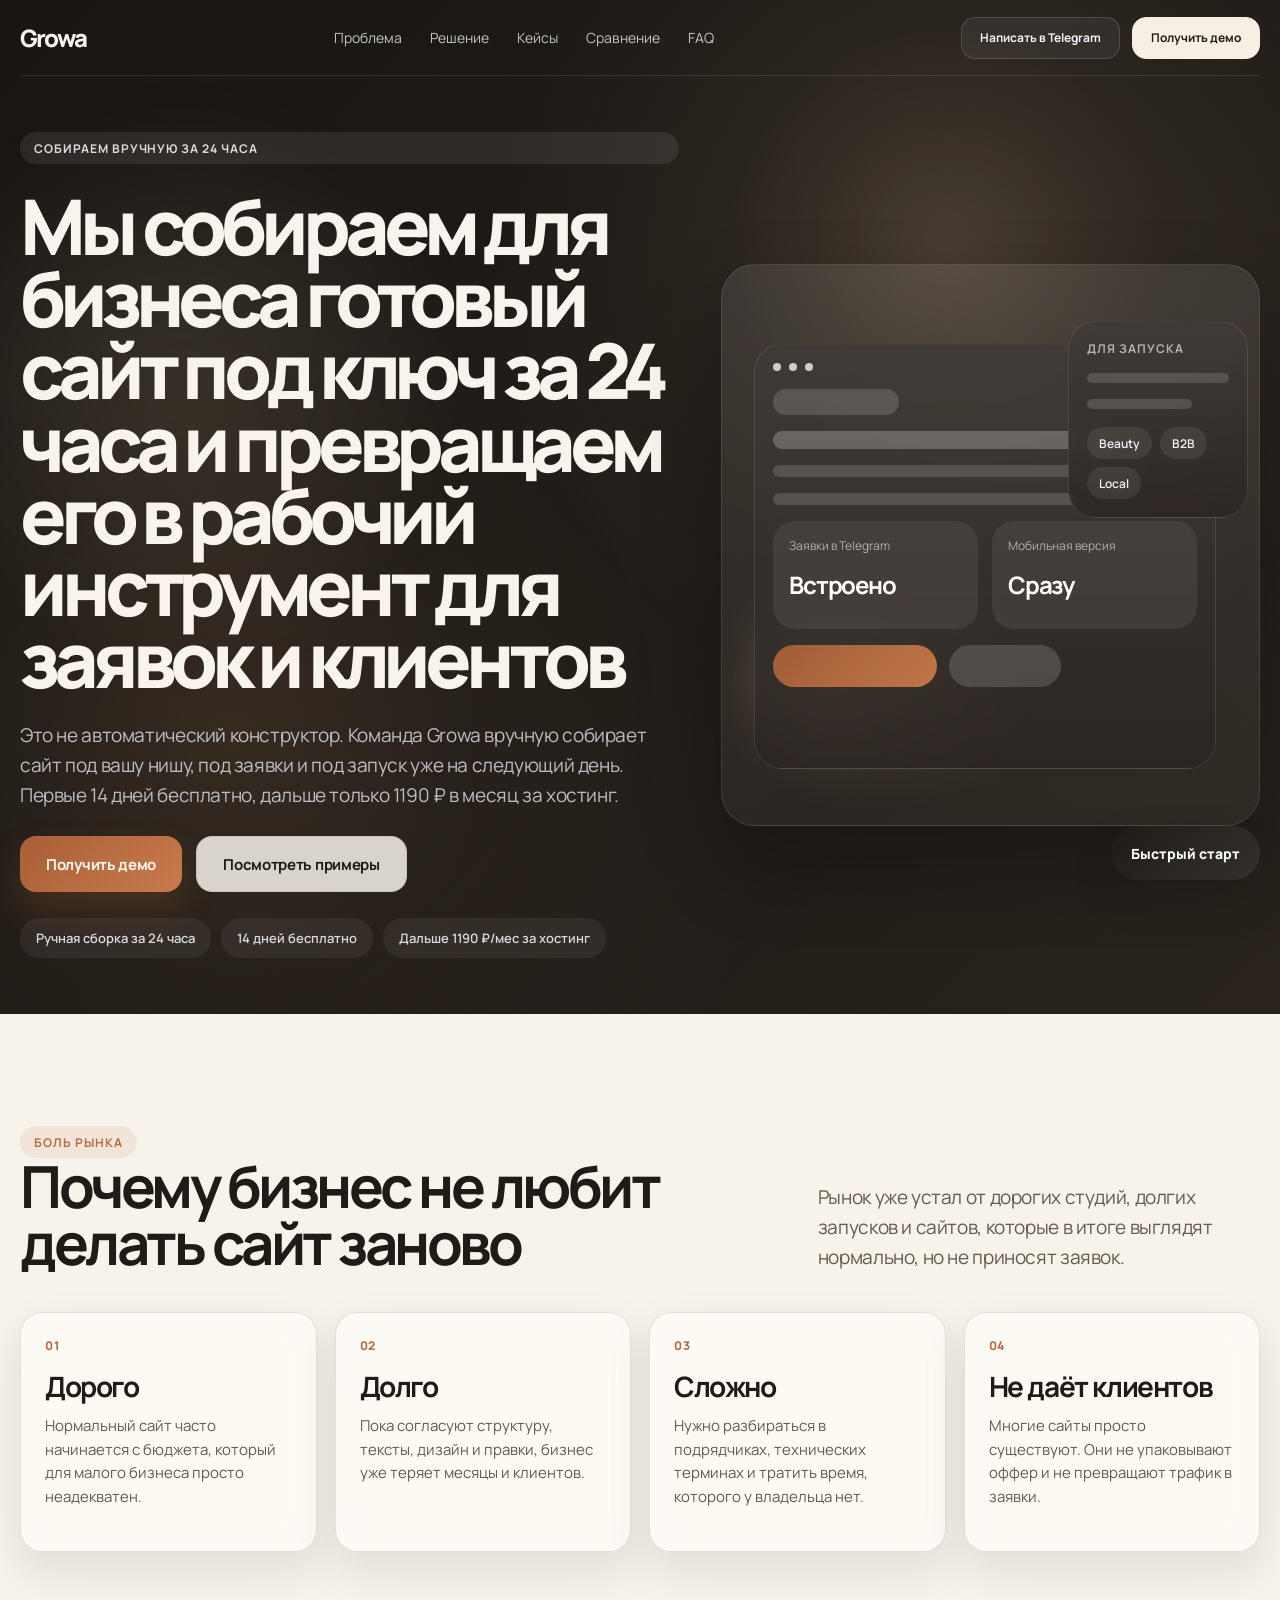
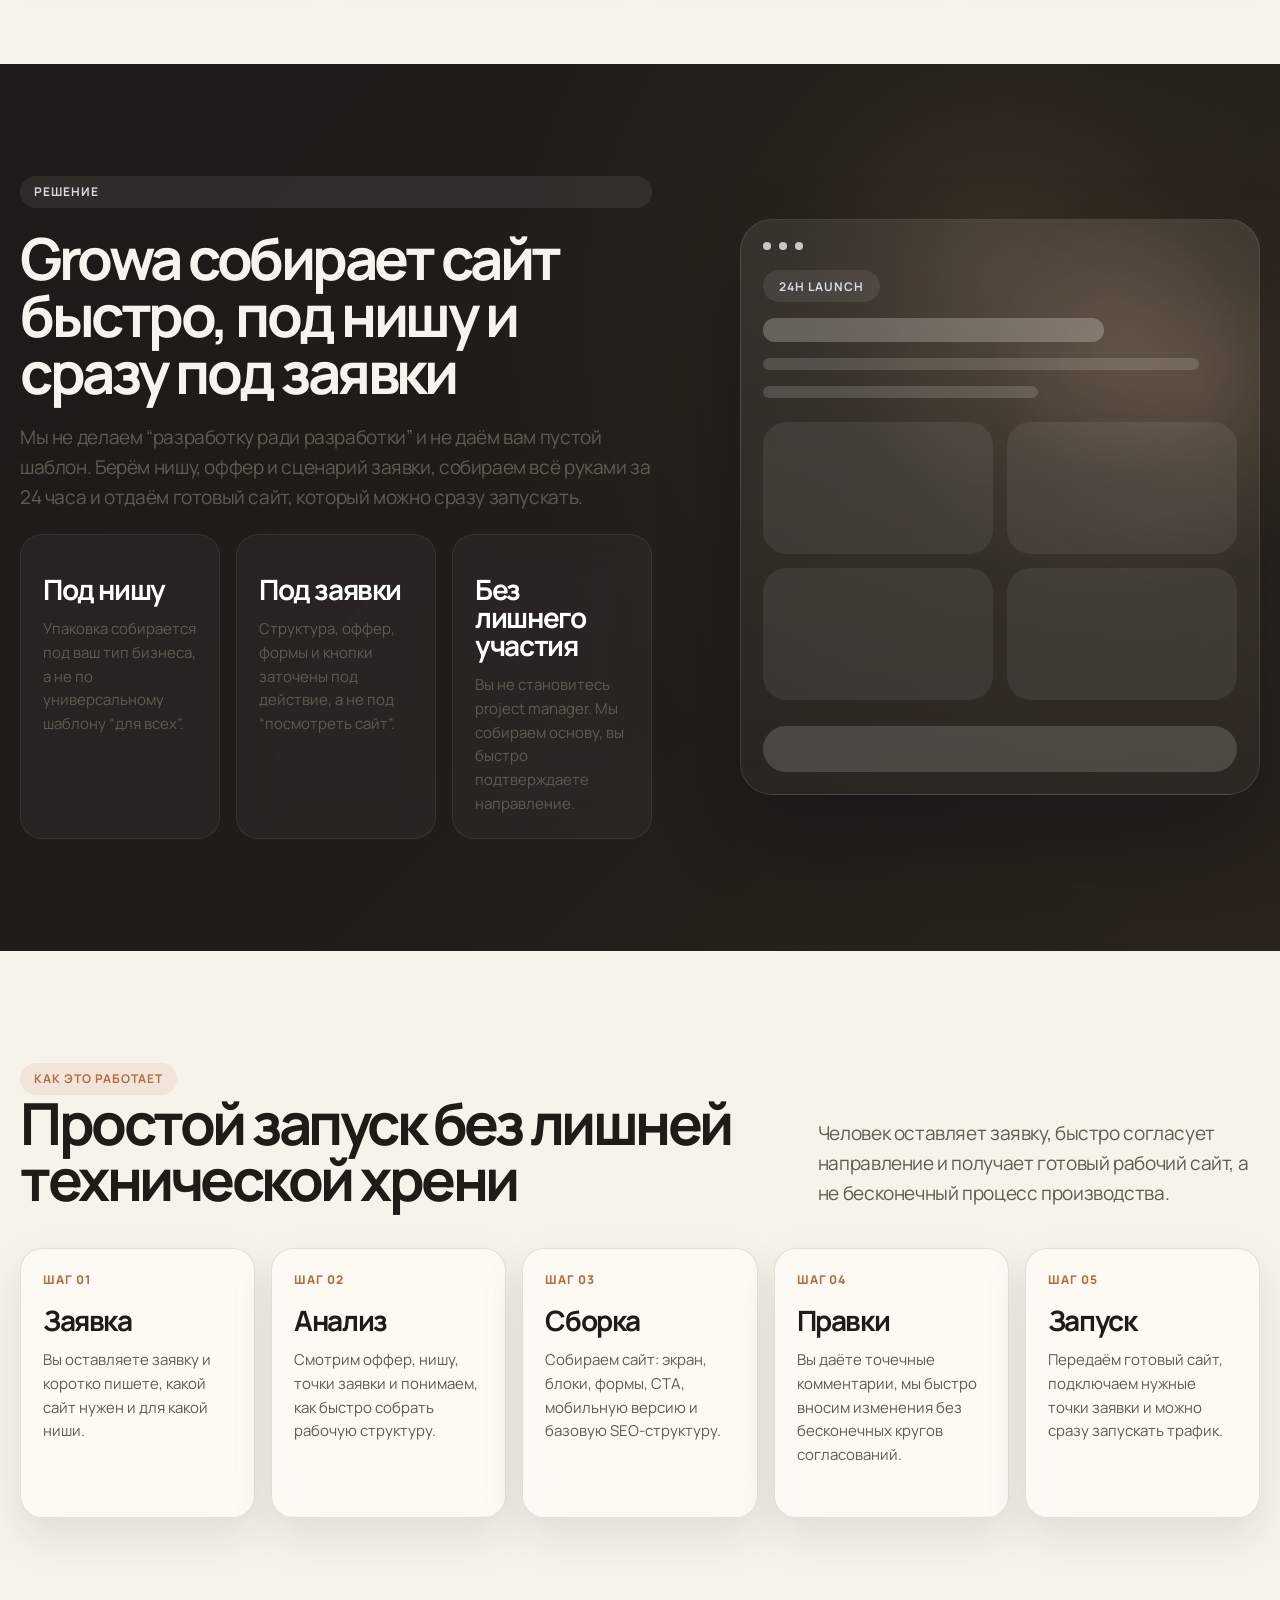
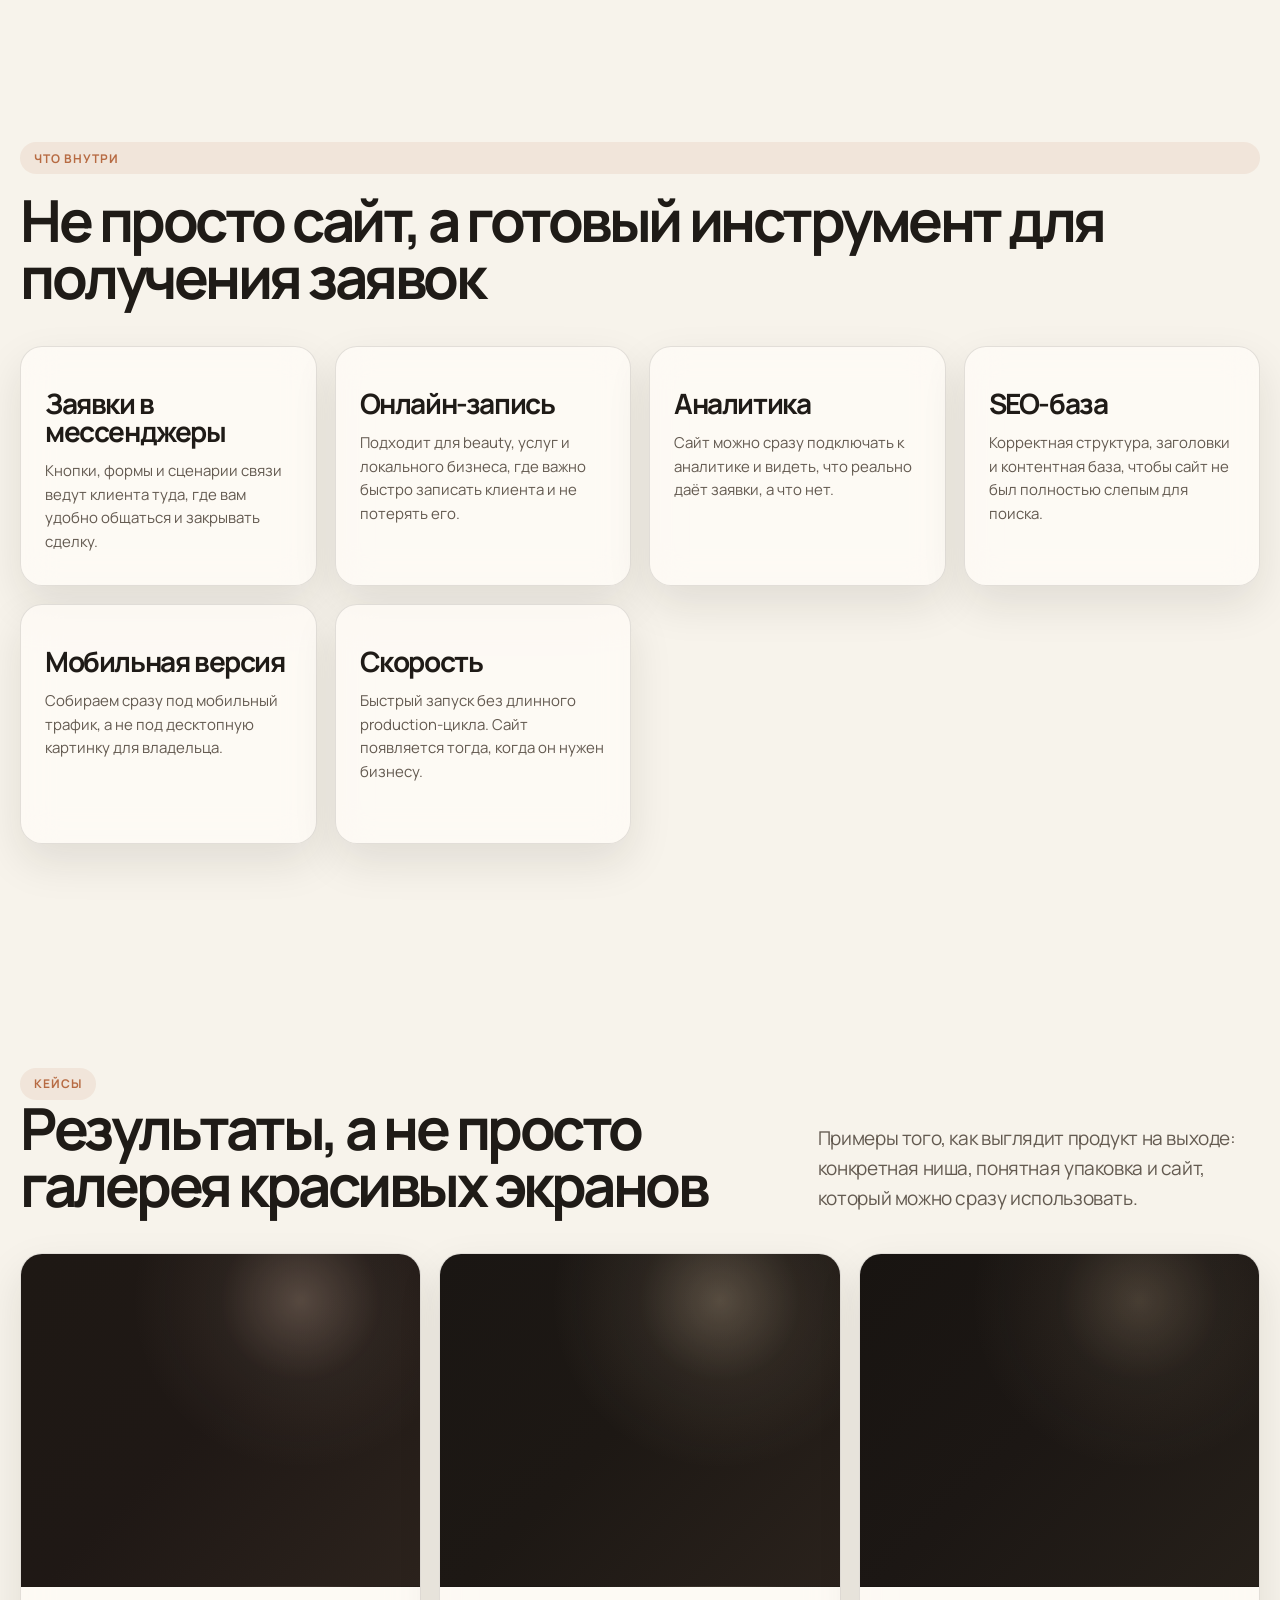
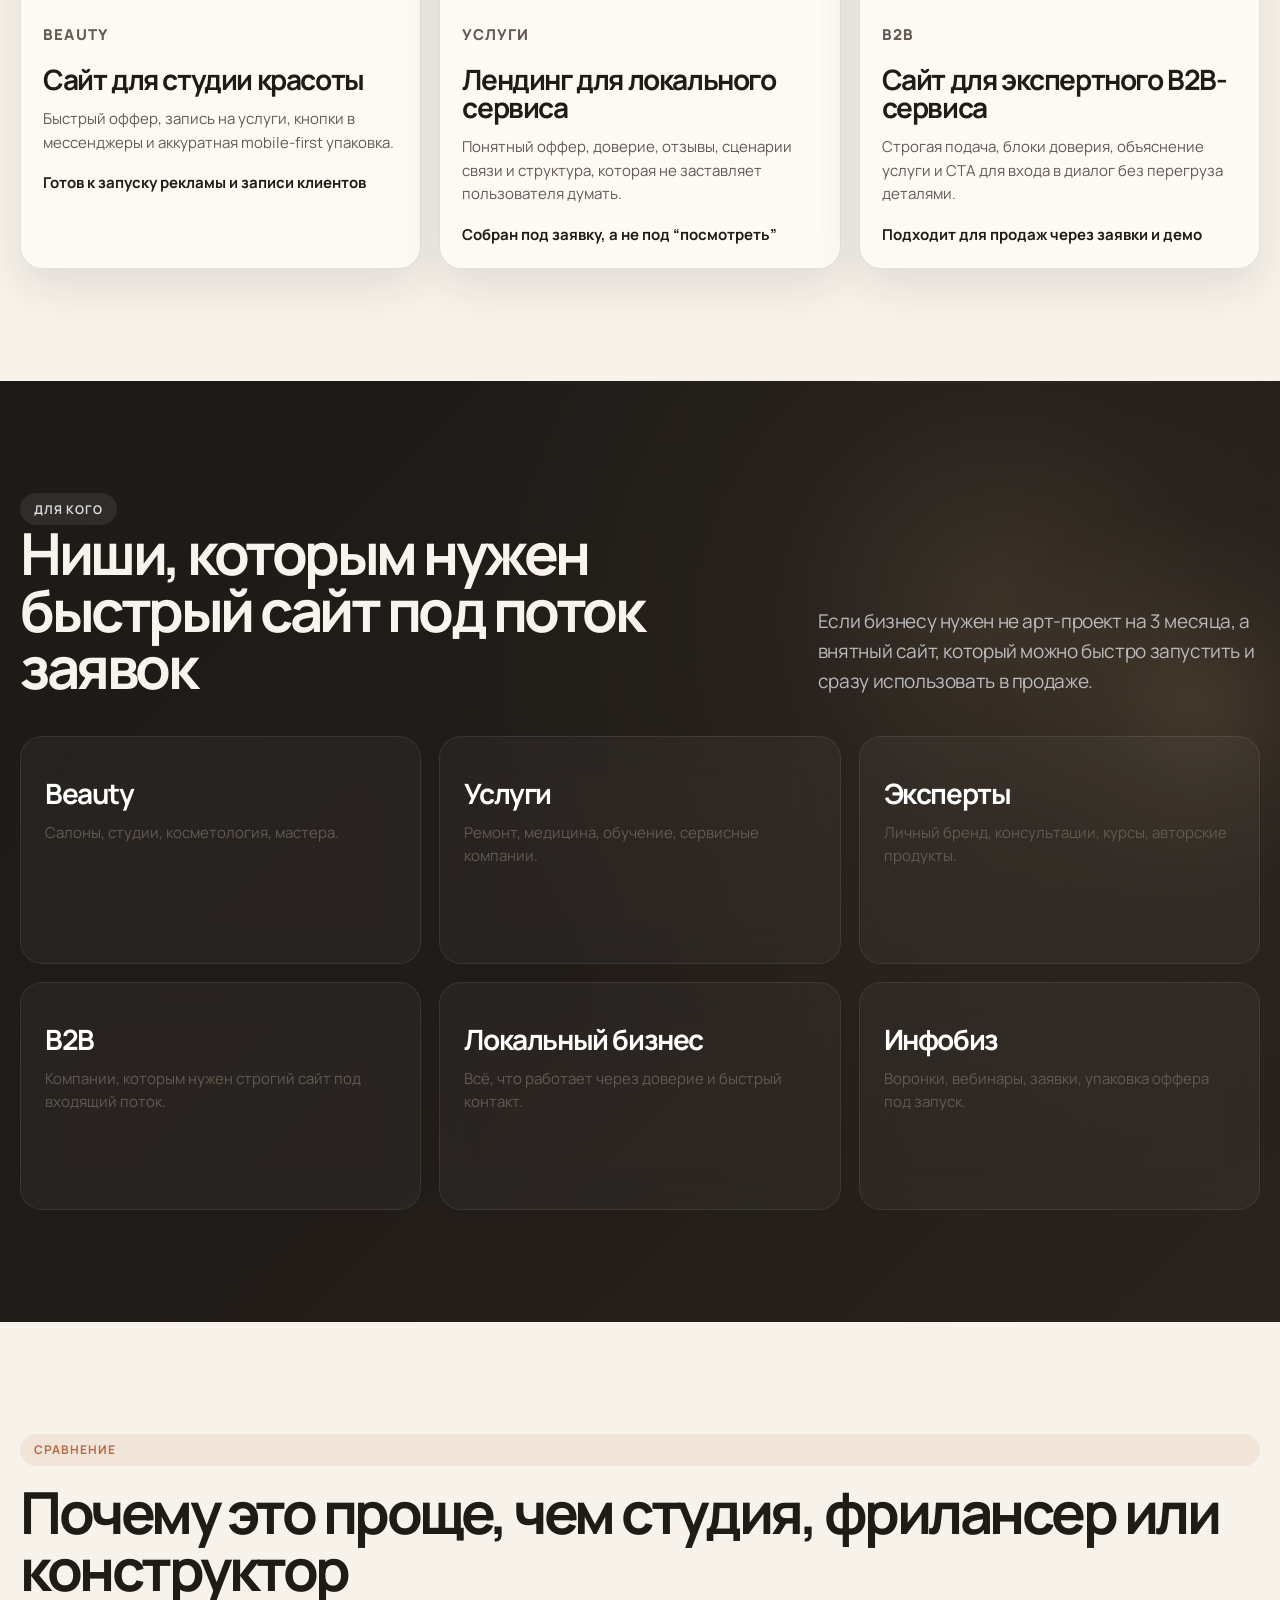
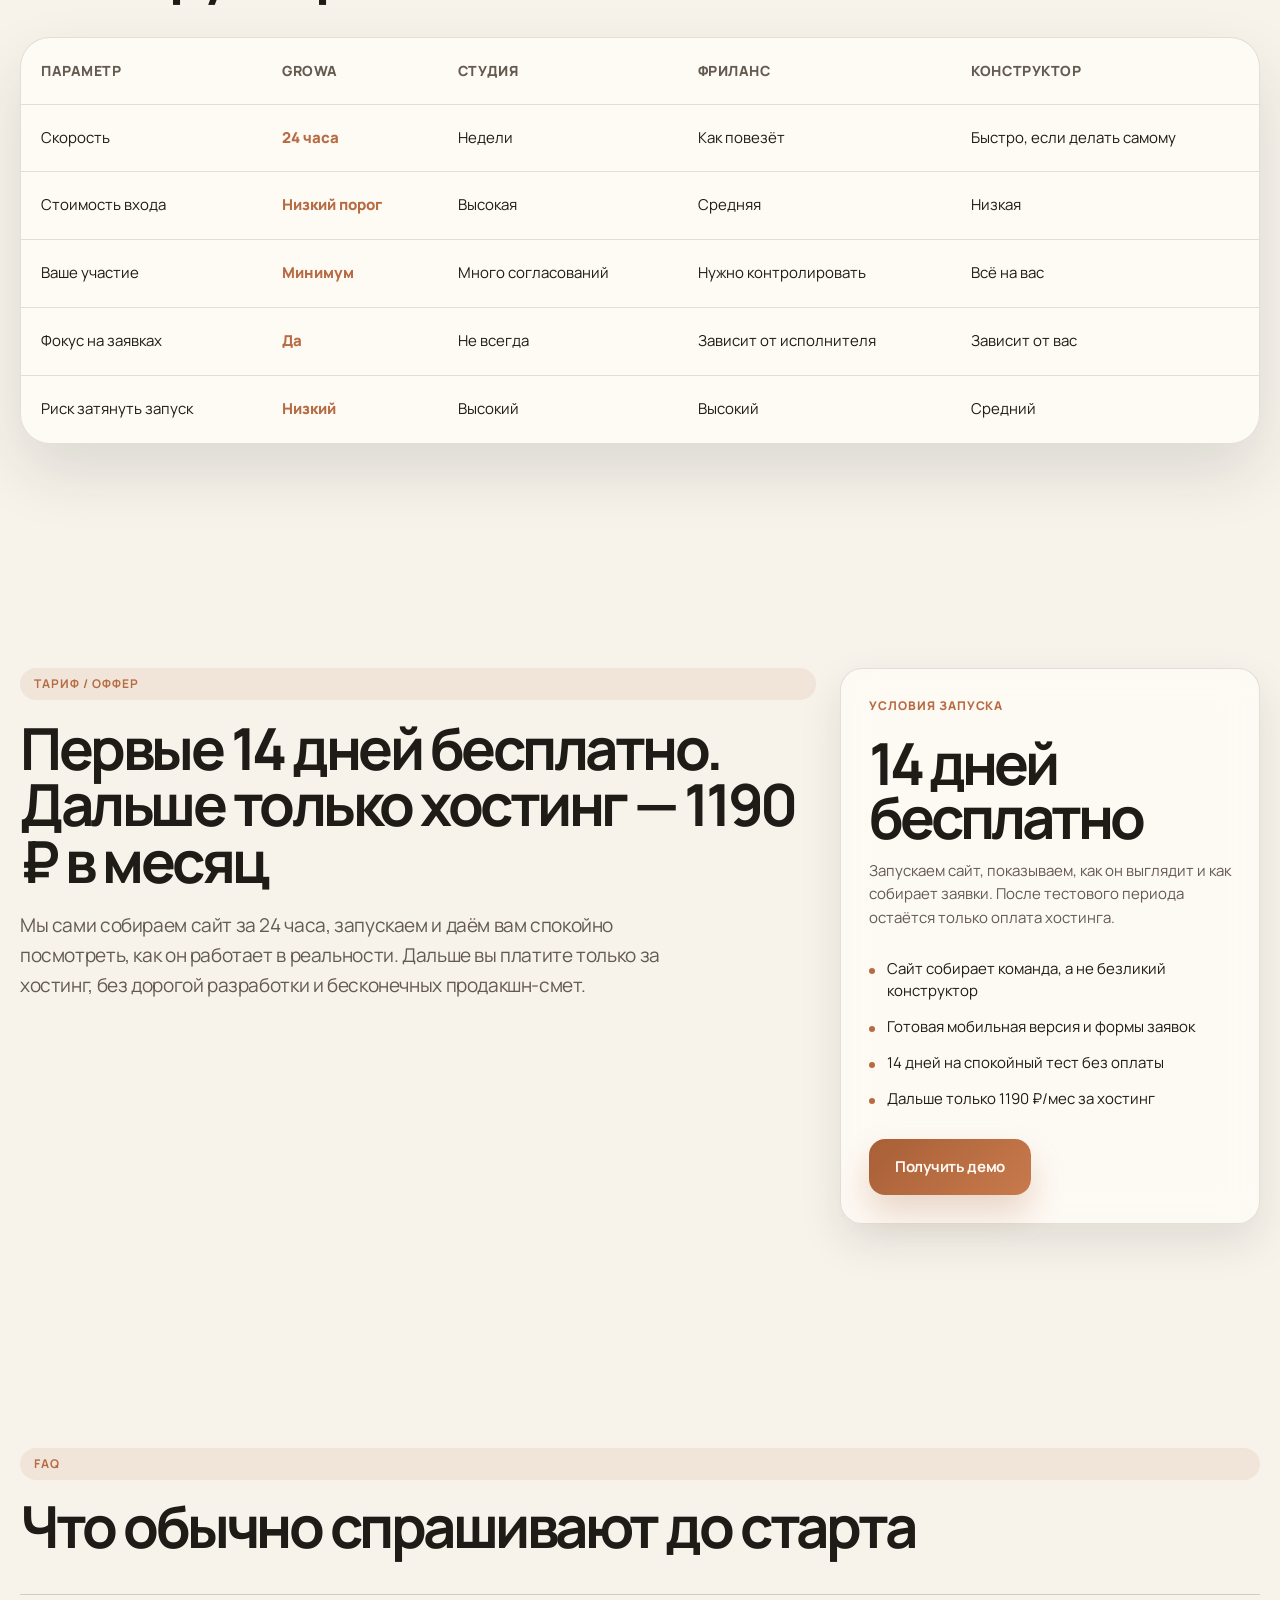
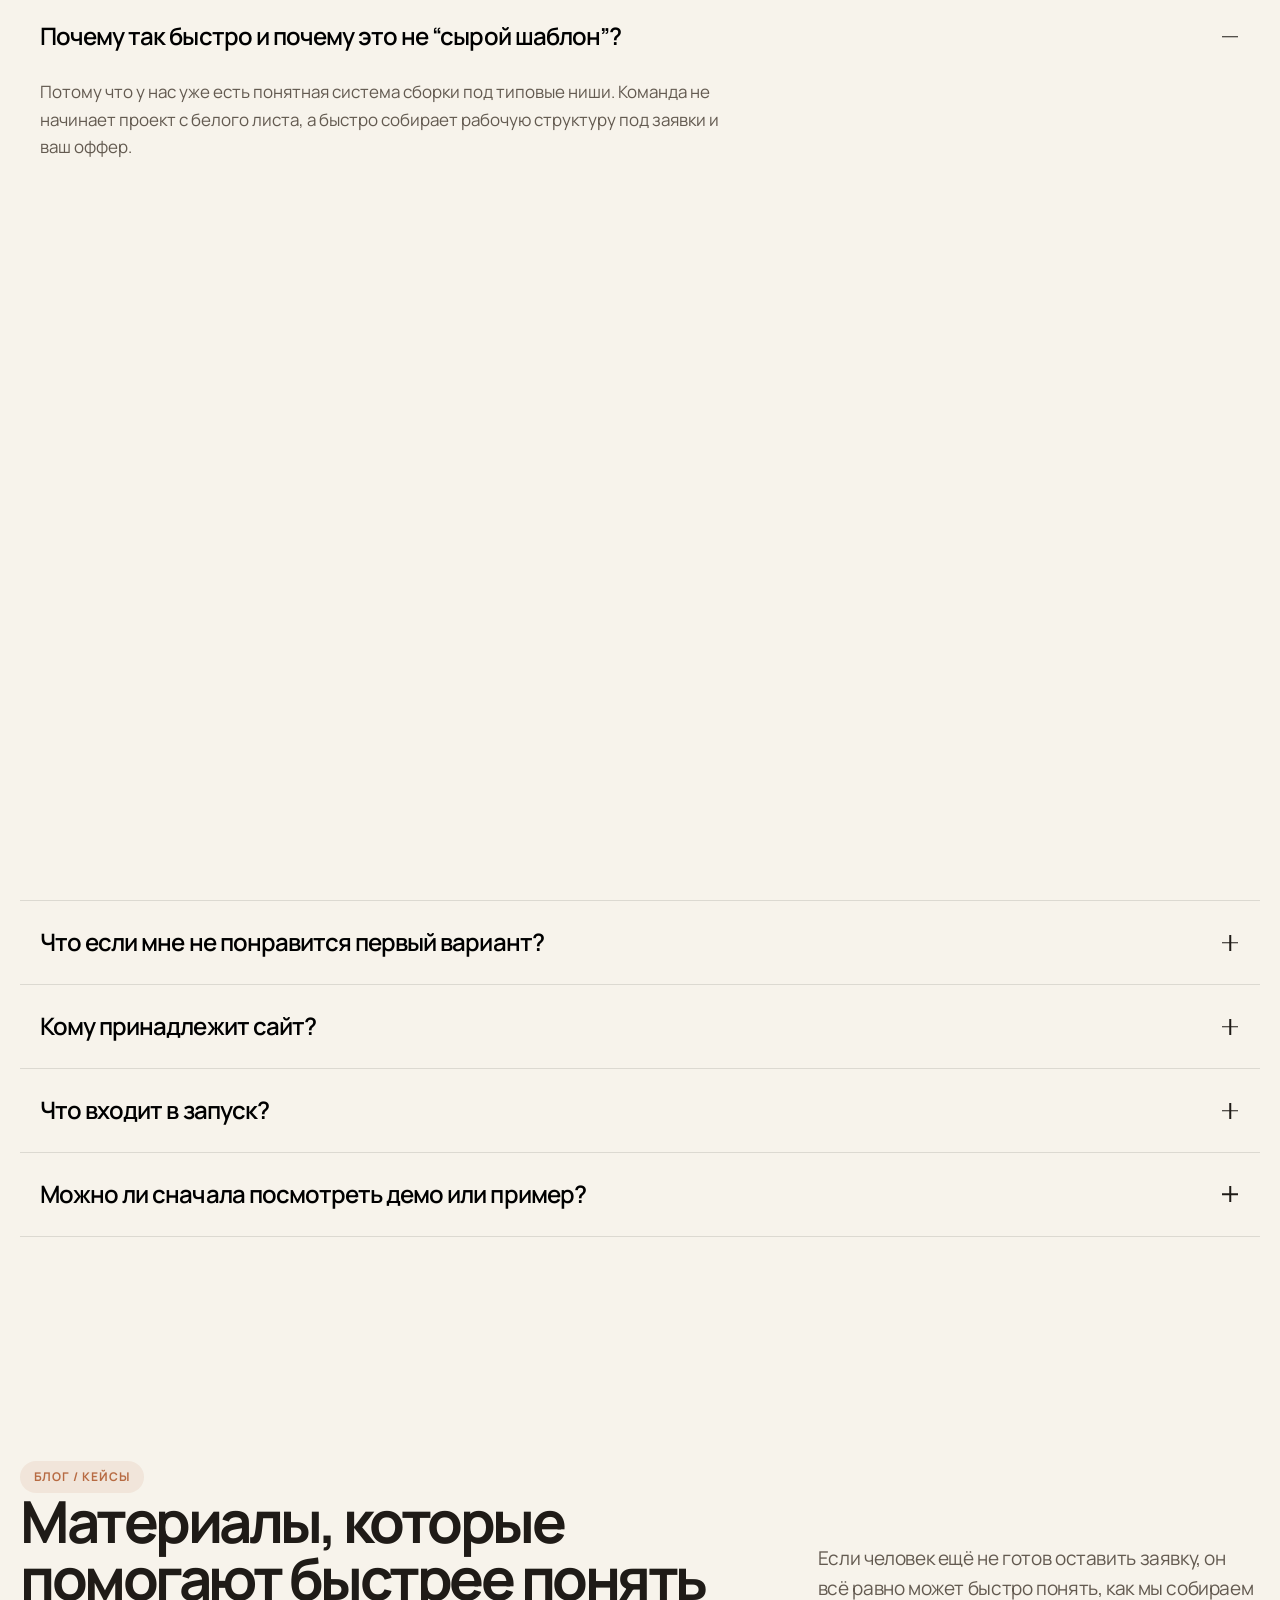
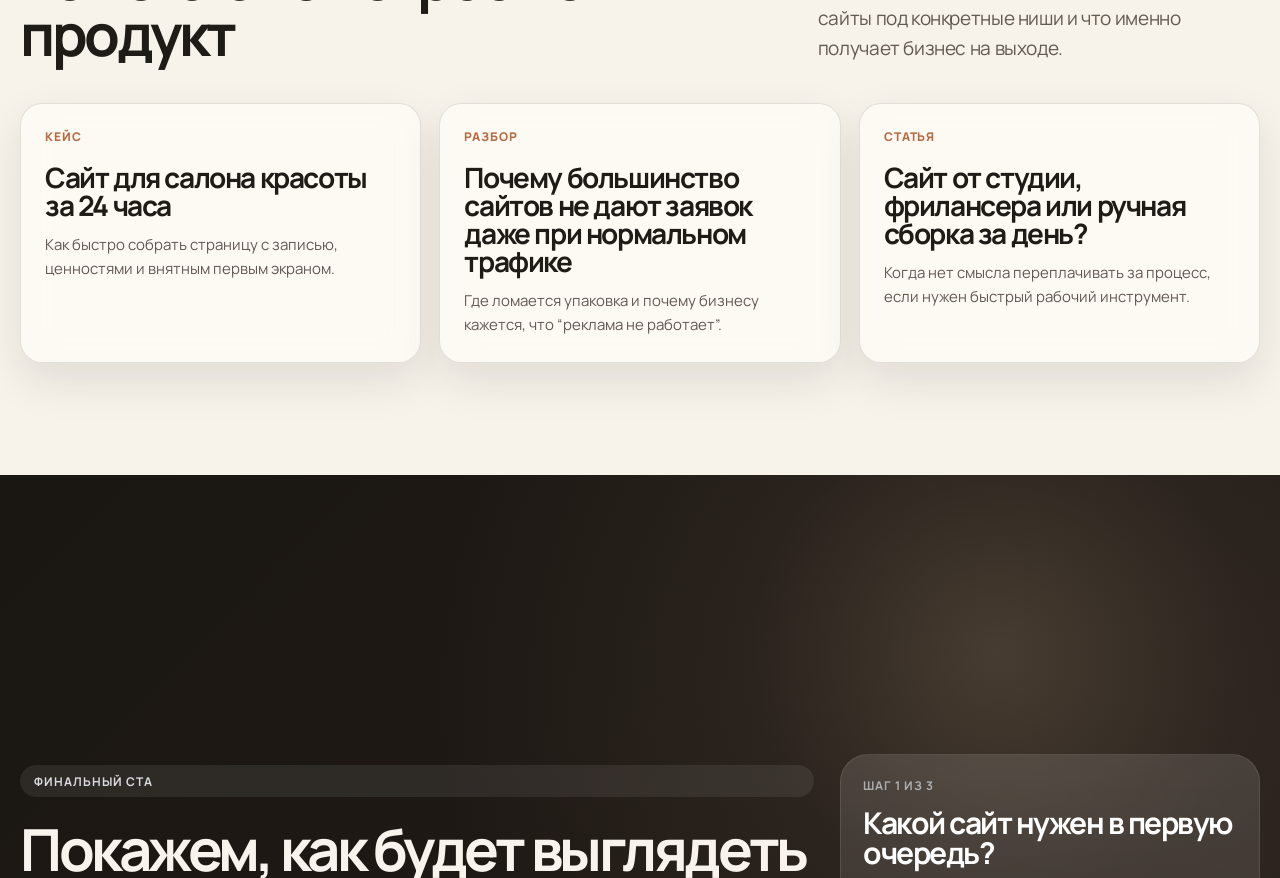
==== index.html @ 4154f40d "first commit" ====
<!DOCTYPE html>
<html lang="ru">
  <head>
    <meta charset="UTF-8" />
    <meta name="viewport" content="width=device-width, initial-scale=1.0" />
    <title>Growa</title>
    <link rel="preconnect" href="https://fonts.googleapis.com" />
    <link rel="preconnect" href="https://fonts.gstatic.com" crossorigin />
    <link
      href="https://fonts.googleapis.com/css2?family=Manrope:wght@300;400;500;600;700;800&display=swap"
      rel="stylesheet"
    />
    <link rel="stylesheet" href="./styles.css" />
  </head>
  <body>
    <main class="page">
      <section class="hero" id="top">
        <div class="hero-shell">
          <header class="hero-topbar">
            <a href="#top" class="hero-brand">Growa</a>
            <nav class="hero-nav" aria-label="Основная навигация">
              <a href="#pain">Проблема</a>
              <a href="#solution">Решение</a>
              <a href="#cases">Кейсы</a>
              <a href="#compare">Сравнение</a>
              <a href="#faq">FAQ</a>
            </nav>
            <div class="hero-topbar-actions">
              <a href="https://t.me/hello_growa" class="hero-chip">Написать в Telegram</a>
              <a href="#cta" class="hero-chip hero-chip-light" data-open-quiz>Получить демо</a>
              <button
                type="button"
                class="hero-burger"
                aria-label="Открыть меню"
                aria-expanded="false"
                aria-controls="hero-menu"
              >
                <span></span>
                <span></span>
              </button>
            </div>
          </header>

          <div class="hero-menu" id="hero-menu" aria-hidden="true">
            <div class="hero-menu-backdrop" data-menu-close></div>
            <div class="hero-menu-panel">
              <div class="hero-menu-head">
                <p class="hero-menu-label">Навигация</p>
                <button
                  type="button"
                  class="hero-menu-close"
                  aria-label="Закрыть меню"
                  data-menu-close
                >
                  <span></span>
                  <span></span>
                </button>
              </div>
              <nav class="hero-menu-nav" aria-label="Мобильная навигация">
                <a href="#pain">Проблема</a>
                <a href="#solution">Решение</a>
                <a href="#features">Что внутри</a>
                <a href="#cases">Кейсы</a>
                <a href="#compare">Сравнение</a>
                <a href="#pricing">Тариф</a>
                <a href="#faq">FAQ</a>
                <a href="#cta" data-open-quiz>Получить демо</a>
              </nav>
            </div>
          </div>

          <div class="hero-grid">
            <div class="hero-copy">
              <p class="eyebrow eyebrow-dark">Собираем вручную за 24 часа</p>
              <h1 class="hero-title">
                Мы собираем для бизнеса готовый сайт под ключ за 24 часа и
                превращаем его в рабочий инструмент для заявок и клиентов
              </h1>
              <p class="hero-subtitle">
                Это не автоматический конструктор. Команда Growa вручную
                собирает сайт под вашу нишу, под заявки и под запуск уже на
                следующий день. Первые 14 дней бесплатно, дальше только 1190 ₽
                в месяц за хостинг.
              </p>
              <div class="hero-actions">
                <a href="#cta" class="button button-primary" data-open-quiz>Получить демо</a>
                <a href="#cases" class="button button-secondary">Посмотреть примеры</a>
              </div>
              <div class="hero-proof-strip">
                <p>Ручная сборка за 24 часа</p>
                <p>14 дней бесплатно</p>
                <p>Дальше 1190 ₽/мес за хостинг</p>
              </div>
            </div>

            <div class="hero-visual">
              <div class="hero-stage">
                <div class="hero-stage-glow"></div>
                <div class="hero-ui hero-ui-main">
                  <div class="hero-ui-head">
                    <span></span>
                    <span></span>
                    <span></span>
                  </div>
                  <div class="hero-ui-body">
                    <div class="hero-ui-pill"></div>
                    <div class="hero-ui-title"></div>
                    <div class="hero-ui-copy"></div>
                    <div class="hero-ui-copy short"></div>
                    <div class="hero-ui-grid">
                      <div class="hero-ui-card">
                        <p>Заявки в Telegram</p>
                        <strong>Встроено</strong>
                      </div>
                      <div class="hero-ui-card">
                        <p>Мобильная версия</p>
                        <strong>Сразу</strong>
                      </div>
                    </div>
                    <div class="hero-ui-cta">
                      <span></span>
                      <span></span>
                    </div>
                  </div>
                </div>
                <div class="hero-ui hero-ui-side">
                  <p class="hero-ui-side-label">Для запуска</p>
                  <div class="hero-ui-side-line"></div>
                  <div class="hero-ui-side-line short"></div>
                  <div class="hero-ui-side-tags">
                    <span>Beauty</span>
                    <span>B2B</span>
                    <span>Local</span>
                  </div>
                </div>
              </div>
            </div>
          </div>
        </div>
      </section>

      <section class="section" id="pain">
        <div class="container full-width">
          <div class="section-heading split-heading">
            <div>
              <p class="eyebrow">Боль рынка</p>
              <h2 class="section-title">Почему бизнес не любит делать сайт заново</h2>
            </div>
            <p class="lead compact">
              Рынок уже устал от дорогих студий, долгих запусков и сайтов,
              которые в итоге выглядят нормально, но не приносят заявок.
            </p>
          </div>
          <div class="pain-grid">
            <article class="pain-card">
              <p class="pain-card-kicker">01</p>
              <h3>Дорого</h3>
              <p>Нормальный сайт часто начинается с бюджета, который для малого бизнеса просто неадекватен.</p>
            </article>
            <article class="pain-card">
              <p class="pain-card-kicker">02</p>
              <h3>Долго</h3>
              <p>Пока согласуют структуру, тексты, дизайн и правки, бизнес уже теряет месяцы и клиентов.</p>
            </article>
            <article class="pain-card">
              <p class="pain-card-kicker">03</p>
              <h3>Сложно</h3>
              <p>Нужно разбираться в подрядчиках, технических терминах и тратить время, которого у владельца нет.</p>
            </article>
            <article class="pain-card">
              <p class="pain-card-kicker">04</p>
              <h3>Не даёт клиентов</h3>
              <p>Многие сайты просто существуют. Они не упаковывают оффер и не превращают трафик в заявки.</p>
            </article>
          </div>
        </div>
      </section>

      <section class="section section-dark" id="solution">
        <div class="container full-width">
          <div class="solution-shell">
            <div class="solution-copy">
              <p class="eyebrow eyebrow-dark">Решение</p>
              <h2 class="section-title">Growa собирает сайт быстро, под нишу и сразу под заявки</h2>
              <p class="lead compact">
                Мы не делаем “разработку ради разработки” и не даём вам пустой
                шаблон. Берём нишу, оффер и сценарий заявки, собираем всё
                руками за 24 часа и отдаём готовый сайт, который можно сразу
                запускать.
              </p>
              <div class="solution-list">
                <div class="solution-item">
                  <h3>Под нишу</h3>
                  <p>Упаковка собирается под ваш тип бизнеса, а не по универсальному шаблону “для всех”.</p>
                </div>
                <div class="solution-item">
                  <h3>Под заявки</h3>
                  <p>Структура, оффер, формы и кнопки заточены под действие, а не под “посмотреть сайт”.</p>
                </div>
                <div class="solution-item">
                  <h3>Без лишнего участия</h3>
                  <p>Вы не становитесь project manager. Мы собираем основу, вы быстро подтверждаете направление.</p>
                </div>
              </div>
            </div>
            <div class="solution-panel">
              <div class="solution-panel-screen">
                <div class="solution-panel-top">
                  <span></span>
                  <span></span>
                  <span></span>
                </div>
                <div class="solution-panel-body">
                  <div class="solution-panel-badge">24h launch</div>
                  <div class="solution-panel-heading"></div>
                  <div class="solution-panel-line"></div>
                  <div class="solution-panel-line short"></div>
                  <div class="solution-panel-tiles">
                    <div></div>
                    <div></div>
                    <div></div>
                    <div></div>
                  </div>
                  <div class="solution-panel-footer"></div>
                </div>
              </div>
            </div>
          </div>
        </div>
      </section>

      <section class="section" id="process">
        <div class="container full-width">
          <div class="section-heading split-heading">
            <div>
              <p class="eyebrow">Как это работает</p>
              <h2 class="section-title">Простой запуск без лишней технической хрени</h2>
            </div>
            <p class="lead compact">
              Человек оставляет заявку, быстро согласует направление и получает
              готовый рабочий сайт, а не бесконечный процесс производства.
            </p>
          </div>
          <div class="process-grid">
            <article class="process-card">
              <p class="process-card-step">Шаг 01</p>
              <h3>Заявка</h3>
              <p>Вы оставляете заявку и коротко пишете, какой сайт нужен и для какой ниши.</p>
            </article>
            <article class="process-card">
              <p class="process-card-step">Шаг 02</p>
              <h3>Анализ</h3>
              <p>Смотрим оффер, нишу, точки заявки и понимаем, как быстро собрать рабочую структуру.</p>
            </article>
            <article class="process-card">
              <p class="process-card-step">Шаг 03</p>
              <h3>Сборка</h3>
              <p>Собираем сайт: экран, блоки, формы, CTA, мобильную версию и базовую SEO-структуру.</p>
            </article>
            <article class="process-card">
              <p class="process-card-step">Шаг 04</p>
              <h3>Правки</h3>
              <p>Вы даёте точечные комментарии, мы быстро вносим изменения без бесконечных кругов согласований.</p>
            </article>
            <article class="process-card">
              <p class="process-card-step">Шаг 05</p>
              <h3>Запуск</h3>
              <p>Передаём готовый сайт, подключаем нужные точки заявки и можно сразу запускать трафик.</p>
            </article>
          </div>
        </div>
      </section>

      <section class="section" id="features">
        <div class="container full-width">
          <div class="section-heading">
            <p class="eyebrow">Что внутри</p>
            <h2 class="section-title">Не просто сайт, а готовый инструмент для получения заявок</h2>
          </div>
          <div class="feature-grid">
            <article class="feature-card">
              <h3>Заявки в мессенджеры</h3>
              <p>Кнопки, формы и сценарии связи ведут клиента туда, где вам удобно общаться и закрывать сделку.</p>
            </article>
            <article class="feature-card">
              <h3>Онлайн-запись</h3>
              <p>Подходит для beauty, услуг и локального бизнеса, где важно быстро записать клиента и не потерять его.</p>
            </article>
            <article class="feature-card">
              <h3>Аналитика</h3>
              <p>Сайт можно сразу подключать к аналитике и видеть, что реально даёт заявки, а что нет.</p>
            </article>
            <article class="feature-card">
              <h3>SEO-база</h3>
              <p>Корректная структура, заголовки и контентная база, чтобы сайт не был полностью слепым для поиска.</p>
            </article>
            <article class="feature-card">
              <h3>Мобильная версия</h3>
              <p>Собираем сразу под мобильный трафик, а не под десктопную картинку для владельца.</p>
            </article>
            <article class="feature-card">
              <h3>Скорость</h3>
              <p>Быстрый запуск без длинного production-цикла. Сайт появляется тогда, когда он нужен бизнесу.</p>
            </article>
          </div>
        </div>
      </section>

      <section class="section" id="cases">
        <div class="container full-width">
          <div class="section-heading split-heading">
            <div>
              <p class="eyebrow">Кейсы</p>
              <h2 class="section-title">Результаты, а не просто галерея красивых экранов</h2>
            </div>
            <p class="lead compact">
              Примеры того, как выглядит продукт на выходе: конкретная ниша,
              понятная упаковка и сайт, который можно сразу использовать.
            </p>
          </div>
          <div class="case-grid">
            <article class="site-case-card">
              <div class="site-case-screen screen-beauty"></div>
              <div class="site-case-copy">
                <p class="site-case-label">Beauty</p>
                <h3>Сайт для студии красоты</h3>
                <p>Быстрый оффер, запись на услуги, кнопки в мессенджеры и аккуратная mobile-first упаковка.</p>
                <strong>Готов к запуску рекламы и записи клиентов</strong>
              </div>
            </article>
            <article class="site-case-card">
              <div class="site-case-screen screen-service"></div>
              <div class="site-case-copy">
                <p class="site-case-label">Услуги</p>
                <h3>Лендинг для локального сервиса</h3>
                <p>Понятный оффер, доверие, отзывы, сценарии связи и структура, которая не заставляет пользователя думать.</p>
                <strong>Собран под заявку, а не под “посмотреть”</strong>
              </div>
            </article>
            <article class="site-case-card">
              <div class="site-case-screen screen-b2b"></div>
              <div class="site-case-copy">
                <p class="site-case-label">B2B</p>
                <h3>Сайт для экспертного B2B-сервиса</h3>
                <p>Строгая подача, блоки доверия, объяснение услуги и CTA для входа в диалог без перегруза деталями.</p>
                <strong>Подходит для продаж через заявки и демо</strong>
              </div>
            </article>
          </div>
        </div>
      </section>

      <section class="section section-dark" id="audience">
        <div class="container full-width">
          <div class="section-heading split-heading">
            <div>
              <p class="eyebrow eyebrow-dark">Для кого</p>
              <h2 class="section-title">Ниши, которым нужен быстрый сайт под поток заявок</h2>
            </div>
            <p class="lead compact dark-copy">
              Если бизнесу нужен не арт-проект на 3 месяца, а внятный сайт,
              который можно быстро запустить и сразу использовать в продаже.
            </p>
          </div>
          <div class="audience-grid">
            <article class="audience-card"><h3>Beauty</h3><p>Салоны, студии, косметология, мастера.</p></article>
            <article class="audience-card"><h3>Услуги</h3><p>Ремонт, медицина, обучение, сервисные компании.</p></article>
            <article class="audience-card"><h3>Эксперты</h3><p>Личный бренд, консультации, курсы, авторские продукты.</p></article>
            <article class="audience-card"><h3>B2B</h3><p>Компании, которым нужен строгий сайт под входящий поток.</p></article>
            <article class="audience-card"><h3>Локальный бизнес</h3><p>Всё, что работает через доверие и быстрый контакт.</p></article>
            <article class="audience-card"><h3>Инфобиз</h3><p>Воронки, вебинары, заявки, упаковка оффера под запуск.</p></article>
          </div>
        </div>
      </section>

      <section class="section" id="compare">
        <div class="container full-width">
          <div class="section-heading">
            <p class="eyebrow">Сравнение</p>
            <h2 class="section-title">Почему это проще, чем студия, фрилансер или конструктор</h2>
          </div>
          <div class="compare-table-wrap">
            <table class="compare-table">
              <thead>
                <tr>
                  <th>Параметр</th>
                  <th class="compare-accent">Growa</th>
                  <th>Студия</th>
                  <th>Фриланс</th>
                  <th>Конструктор</th>
                </tr>
              </thead>
              <tbody>
                <tr>
                  <td>Скорость</td>
                  <td class="compare-accent">24 часа</td>
                  <td>Недели</td>
                  <td>Как повезёт</td>
                  <td>Быстро, если делать самому</td>
                </tr>
                <tr>
                  <td>Стоимость входа</td>
                  <td class="compare-accent">Низкий порог</td>
                  <td>Высокая</td>
                  <td>Средняя</td>
                  <td>Низкая</td>
                </tr>
                <tr>
                  <td>Ваше участие</td>
                  <td class="compare-accent">Минимум</td>
                  <td>Много согласований</td>
                  <td>Нужно контролировать</td>
                  <td>Всё на вас</td>
                </tr>
                <tr>
                  <td>Фокус на заявках</td>
                  <td class="compare-accent">Да</td>
                  <td>Не всегда</td>
                  <td>Зависит от исполнителя</td>
                  <td>Зависит от вас</td>
                </tr>
                <tr>
                  <td>Риск затянуть запуск</td>
                  <td class="compare-accent">Низкий</td>
                  <td>Высокий</td>
                  <td>Высокий</td>
                  <td>Средний</td>
                </tr>
              </tbody>
            </table>
          </div>
        </div>
      </section>

      <section class="section pricing-section" id="pricing">
        <div class="container full-width">
          <div class="pricing-shell">
            <div class="pricing-copy">
              <p class="eyebrow">Тариф / оффер</p>
              <h2 class="section-title">Первые 14 дней бесплатно. Дальше только хостинг — 1190 ₽ в месяц</h2>
              <p class="lead compact">
                Мы сами собираем сайт за 24 часа, запускаем и даём вам
                спокойно посмотреть, как он работает в реальности. Дальше вы
                платите только за хостинг, без дорогой разработки и бесконечных
                продакшн-смет.
              </p>
            </div>
            <div class="pricing-card">
              <p class="pricing-card-kicker">Условия запуска</p>
              <h3>14 дней бесплатно</h3>
              <p class="pricing-card-copy">
                Запускаем сайт, показываем, как он выглядит и как собирает
                заявки. После тестового периода остаётся только оплата
                хостинга.
              </p>
              <ul class="pricing-points">
                <li>Сайт собирает команда, а не безликий конструктор</li>
                <li>Готовая мобильная версия и формы заявок</li>
                <li>14 дней на спокойный тест без оплаты</li>
                <li>Дальше только 1190 ₽/мес за хостинг</li>
              </ul>
              <a href="#cta" class="button button-primary pricing-button" data-open-quiz>Получить демо</a>
            </div>
          </div>
        </div>
      </section>

      <section class="section" id="faq">
        <div class="container full-width">
          <div class="section-heading">
            <p class="eyebrow">FAQ</p>
            <h2 class="section-title">Что обычно спрашивают до старта</h2>
          </div>
          <div class="faq-list">
            <div class="faq-item is-open">
              <button class="faq-trigger" type="button" aria-expanded="true">
                <span class="faq-question">Почему так быстро и почему это не “сырой шаблон”?</span>
                <span class="faq-icon" aria-hidden="true"></span>
              </button>
              <div class="faq-panel">
                <p class="faq-answer">
                  Потому что у нас уже есть понятная система сборки под
                  типовые ниши. Команда не начинает проект с белого листа, а
                  быстро собирает рабочую структуру под заявки и ваш оффер.
                </p>
              </div>
            </div>
            <div class="faq-item">
              <button class="faq-trigger" type="button" aria-expanded="false">
                <span class="faq-question">Что если мне не понравится первый вариант?</span>
                <span class="faq-icon" aria-hidden="true"></span>
              </button>
              <div class="faq-panel">
                <p class="faq-answer">
                  Мы не отдаём “как получилось”. Направление согласуется заранее,
                  потом вы даёте точечные правки и мы быстро доводим сайт до
                  рабочего состояния.
                </p>
              </div>
            </div>
            <div class="faq-item">
              <button class="faq-trigger" type="button" aria-expanded="false">
                <span class="faq-question">Кому принадлежит сайт?</span>
                <span class="faq-icon" aria-hidden="true"></span>
              </button>
              <div class="faq-panel">
                <p class="faq-answer">
                  Сайт делается под ваш бизнес и используется как ваш рабочий
                  актив. Детали передачи и доступа фиксируются до старта.
                </p>
              </div>
            </div>
            <div class="faq-item">
              <button class="faq-trigger" type="button" aria-expanded="false">
                <span class="faq-question">Что входит в запуск?</span>
                <span class="faq-icon" aria-hidden="true"></span>
              </button>
              <div class="faq-panel">
                <p class="faq-answer">
                  Структура, ручная сборка, мобильная версия, формы, кнопки
                  связи, базовая SEO-подготовка и запуск сайта в рабочий режим.
                </p>
              </div>
            </div>
            <div class="faq-item">
              <button class="faq-trigger" type="button" aria-expanded="false">
                <span class="faq-question">Можно ли сначала посмотреть демо или пример?</span>
                <span class="faq-icon" aria-hidden="true"></span>
              </button>
              <div class="faq-panel">
                <p class="faq-answer">
                  Да. Оставляете заявку, мы понимаем нишу и показываем, как
                  может выглядеть сайт и сценарий заявки именно для вашего
                  бизнеса.
                </p>
              </div>
            </div>
          </div>
        </div>
      </section>

      <section class="section" id="materials">
        <div class="container full-width">
          <div class="section-heading split-heading">
            <div>
              <p class="eyebrow">Блог / кейсы</p>
              <h2 class="section-title">Материалы, которые помогают быстрее понять продукт</h2>
            </div>
            <p class="lead compact">
              Если человек ещё не готов оставить заявку, он всё равно может
              быстро понять, как мы собираем сайты под конкретные ниши и что
              именно получает бизнес на выходе.
            </p>
          </div>
          <div class="materials-grid">
            <article class="materials-item">
              <p class="materials-label">Кейс</p>
              <h3>Сайт для салона красоты за 24 часа</h3>
              <p>Как быстро собрать страницу с записью, ценностями и внятным первым экраном.</p>
            </article>
            <article class="materials-item">
              <p class="materials-label">Разбор</p>
              <h3>Почему большинство сайтов не дают заявок даже при нормальном трафике</h3>
              <p>Где ломается упаковка и почему бизнесу кажется, что “реклама не работает”.</p>
            </article>
            <article class="materials-item">
              <p class="materials-label">Статья</p>
              <h3>Сайт от студии, фрилансера или ручная сборка за день?</h3>
              <p>Когда нет смысла переплачивать за процесс, если нужен быстрый рабочий инструмент.</p>
            </article>
          </div>
        </div>
      </section>

      <section class="final-cta" id="cta">
        <div class="final-cta-main">
          <div class="container full-width">
            <div class="final-cta-shell">
              <p class="final-cta-wordmark" aria-hidden="true">Growa</p>
              <div class="final-cta-copy">
                <p class="eyebrow eyebrow-dark">Финальный CTA</p>
                <h2 class="section-title">Покажем, как будет выглядеть ваш сайт и что он должен делать для заявок</h2>
                <p class="lead compact">
                  Без длинного брифа и проектной бюрократии. Оставьте короткую
                  заявку и мы быстро соберём направление под вашу нишу.
                </p>
                <div class="final-cta-reassurance">
                  <p>Быстрый старт</p>
                  <p>Понятный сценарий заявки</p>
                  <p>Упор на продажи, а не на декор</p>
                </div>
              </div>

              <div class="final-cta-form-wrap">
                <div class="final-cta-quiz js-quiz" data-quiz-source="final">
                  <div class="final-cta-quiz-step is-active" data-step="1">
                    <p class="final-cta-quiz-label">Шаг 1 из 3</p>
                    <h3>Какой сайт нужен в первую очередь?</h3>
                    <div class="final-cta-options">
                      <button type="button" class="final-cta-option" data-next-step="2">Лендинг под услуги</button>
                      <button type="button" class="final-cta-option" data-next-step="2">Сайт для локального бизнеса</button>
                      <button type="button" class="final-cta-option" data-next-step="2">Сайт для эксперта</button>
                      <button type="button" class="final-cta-option" data-next-step="2">B2B сайт / презентация</button>
                    </div>
                  </div>

                  <div class="final-cta-quiz-step" data-step="2">
                    <p class="final-cta-quiz-label">Шаг 2 из 3</p>
                    <h3>Какая у вас ниша?</h3>
                    <div class="final-cta-options">
                      <button type="button" class="final-cta-option" data-next-step="3">Beauty / услуги</button>
                      <button type="button" class="final-cta-option" data-next-step="3">Локальный бизнес</button>
                      <button type="button" class="final-cta-option" data-next-step="3">Эксперт / инфобиз</button>
                      <button type="button" class="final-cta-option" data-next-step="3">B2B / сервис</button>
                    </div>
                    <button type="button" class="final-cta-back">Назад</button>
                  </div>

                  <div class="final-cta-quiz-step" data-step="3">
                    <p class="final-cta-quiz-label">Шаг 3 из 3</p>
                    <h3>Куда отправить демо или КП?</h3>
                    <div class="final-cta-contact-switch">
                      <button type="button" class="final-cta-option is-active" data-contact-type="telegram">Telegram</button>
                      <button type="button" class="final-cta-option" data-contact-type="email">Email</button>
                    </div>
                    <label class="final-cta-inline-field">
                      <span>Контакт</span>
                      <input type="text" name="contact" placeholder="@username или hello@growa.ru" />
                    </label>
                    <label class="quiz-consent">
                      <input type="checkbox" name="privacy_consent" />
                      <span>
                        Даю
                        <a href="./consent.html" target="_blank" rel="noopener noreferrer">согласие на обработку персональных данных</a>
                        и подтверждаю, что ознакомился с
                        <a href="./privacy.html" target="_blank" rel="noopener noreferrer">политикой конфиденциальности</a>.
                      </span>
                    </label>
                    <div class="final-cta-actions">
                      <button type="button" class="button button-primary" data-submit-lead>Получить демо</button>
                      <a href="https://t.me/hello_growa" class="button button-secondary">Написать в Telegram</a>
                    </div>
                    <p class="quiz-status" aria-live="polite"></p>
                    <button type="button" class="final-cta-back">Назад</button>
                  </div>
                </div>
              </div>
            </div>
          </div>
        </div>

        <div class="final-cta-footer">
          <div class="container full-width">
            <div class="footer-shell">
              <div class="footer-brand">
                <p class="footer-logo">Growa</p>
                <p class="footer-copy">Ручная сборка сайтов под ключ за 24 часа с фокусом на заявки и продажи.</p>
              </div>
              <div class="footer-column">
                <p class="footer-label">Навигация</p>
                <a href="#solution">Решение</a>
                <a href="#cases">Кейсы</a>
                <a href="#pricing">Тариф</a>
              </div>
              <div class="footer-column">
                <p class="footer-label">Контакты</p>
                <a href="mailto:hello@growa.ru">hello@growa.ru</a>
                <a href="https://t.me/hello_growa">Написать в Telegram</a>
              </div>
              <div class="footer-meta">
                <a href="./privacy.html" target="_blank">Политика конфиденциальности</a>
                <a href="./terms.html" target="_blank">Пользовательское соглашение</a>
                <a href="./consent.html" target="_blank">Согласие на обработку персональных данных</a>
                <p class="footer-note">© 2026 Growa</p>
              </div>
            </div>
          </div>
        </div>
      </section>
    </main>

    <div class="conversion-popup" aria-hidden="true">
      <div class="conversion-popup-backdrop" data-popup-close></div>
      <div class="conversion-popup-panel" role="dialog" aria-modal="true" aria-label="Получить демо">
        <button type="button" class="conversion-popup-close" aria-label="Закрыть" data-popup-close>
          <span></span>
          <span></span>
        </button>
        <p class="conversion-popup-label">Быстрый старт</p>
        <h3 class="conversion-popup-title">Покажем, как может выглядеть ваш сайт уже в ближайшие 24 часа</h3>
        <p class="conversion-popup-copy">
          Ответьте на 2 коротких вопроса. Без длинного брифа и лишней технической переписки.
        </p>
        <div class="final-cta-quiz js-quiz" data-quiz-source="popup">
          <div class="final-cta-quiz-step is-active" data-step="1">
            <p class="final-cta-quiz-label">Шаг 1 из 3</p>
            <h3>Какой сайт нужен в первую очередь?</h3>
            <div class="final-cta-options">
              <button type="button" class="final-cta-option" data-next-step="2">Лендинг под услуги</button>
              <button type="button" class="final-cta-option" data-next-step="2">Сайт для локального бизнеса</button>
              <button type="button" class="final-cta-option" data-next-step="2">Сайт для эксперта</button>
              <button type="button" class="final-cta-option" data-next-step="2">B2B сайт / презентация</button>
            </div>
          </div>

          <div class="final-cta-quiz-step" data-step="2">
            <p class="final-cta-quiz-label">Шаг 2 из 3</p>
            <h3>Какая у вас ниша?</h3>
            <div class="final-cta-options">
              <button type="button" class="final-cta-option" data-next-step="3">Beauty / услуги</button>
              <button type="button" class="final-cta-option" data-next-step="3">Локальный бизнес</button>
              <button type="button" class="final-cta-option" data-next-step="3">Эксперт / инфобиз</button>
              <button type="button" class="final-cta-option" data-next-step="3">B2B / сервис</button>
            </div>
            <button type="button" class="final-cta-back">Назад</button>
          </div>

          <div class="final-cta-quiz-step" data-step="3">
            <p class="final-cta-quiz-label">Шаг 3 из 3</p>
            <h3>Куда отправить демо или КП?</h3>
            <div class="final-cta-contact-switch">
              <button type="button" class="final-cta-option is-active" data-contact-type="telegram">Telegram</button>
              <button type="button" class="final-cta-option" data-contact-type="email">Email</button>
            </div>
            <label class="final-cta-inline-field">
              <span>Контакт</span>
              <input type="text" name="contact" placeholder="@username или hello@growa.ru" />
            </label>
            <label class="quiz-consent">
              <input type="checkbox" name="privacy_consent" />
              <span>
                Даю
                <a href="./consent.html" target="_blank" rel="noopener noreferrer">согласие на обработку персональных данных</a>
                и подтверждаю, что ознакомился с
                <a href="./privacy.html" target="_blank" rel="noopener noreferrer">политикой конфиденциальности</a>.
              </span>
            </label>
            <div class="final-cta-actions">
              <button type="button" class="button button-primary" data-submit-lead>Получить демо</button>
              <a href="https://t.me/hello_growa" class="button button-secondary">Написать в Telegram</a>
            </div>
            <p class="quiz-status" aria-live="polite"></p>
            <button type="button" class="final-cta-back">Назад</button>
          </div>
        </div>
      </div>
    </div>

    <div class="sticky-widget" aria-hidden="false">
      <button type="button" class="sticky-widget-toggle" aria-expanded="false" aria-controls="sticky-widget-menu">
        <span>Быстрый старт</span>
      </button>
      <div class="sticky-widget-menu" id="sticky-widget-menu">
        <a href="https://t.me/hello_growa" class="sticky-widget-link">Написать в Telegram</a>
        <button type="button" class="sticky-widget-link" data-open-quiz>Получить демо</button>
        <a href="#cases" class="sticky-widget-link">Посмотреть примеры</a>
      </div>
    </div>

    <script src="./script.js"></script>
  </body>
</html>
---- styles.css ----
:root {
  --background: #f7f3eb;
  --surface: #fffdf8;
  --surface-soft: #f1e9dc;
  --surface-dark: #1d1a17;
  --surface-dark-soft: #26211d;
  --text-primary: #1f1b17;
  --text-secondary: #635a50;
  --text-muted: #877c70;
  --text-inverse: #f8f3ec;
  --line: rgba(31, 27, 23, 0.12);
  --line-strong: rgba(31, 27, 23, 0.18);
  --accent: #b76b43;
  --accent-soft: rgba(183, 107, 67, 0.1);
  --accent-gradient: linear-gradient(135deg, #a85f37 0%, #c87a4c 100%);
  --section-title-size: 58px;
  --section-space: 112px;
  --radius-lg: 30px;
  --radius-md: 22px;
  --radius-sm: 16px;
  --shadow-lg: 0 28px 64px rgba(31, 27, 23, 0.12);
  --shadow-md: 0 18px 44px rgba(31, 27, 23, 0.1);
}

* {
  box-sizing: border-box;
}

html {
  scroll-behavior: smooth;
}

body {
  margin: 0;
  background: var(--background);
  color: var(--text-primary);
  font-family: "Manrope", sans-serif;
  text-rendering: optimizeLegibility;
  -webkit-font-smoothing: antialiased;
}

button,
input,
textarea,
select {
  font: inherit;
  font-family: inherit;
}

a {
  color: inherit;
  text-decoration: none;
}

h1,
h2,
h3,
h4,
p,
ul,
ol {
  margin: 0;
}

button {
  border: 0;
}

.page {
  min-height: 100vh;
}

.container {
  width: calc(100% - 40px);
  margin: 0 auto;
}

.container.full-width {
  max-width: none;
}

.section {
  padding: var(--section-space) 0;
}

.section-dark {
  position: relative;
  overflow: hidden;
  background:
    radial-gradient(circle at 78% 24%, rgba(222, 184, 135, 0.14) 0, rgba(222, 184, 135, 0.04) 18%, rgba(222, 184, 135, 0) 46%),
    linear-gradient(135deg, #1d1a17 0%, #211c18 52%, #2a231d 100%);
  color: var(--text-inverse);
}

.section-dark::before {
  content: "";
  position: absolute;
  inset: 12% -10% auto auto;
  width: 420px;
  height: 420px;
  border-radius: 999px;
  background: radial-gradient(circle, rgba(212, 173, 129, 0.18) 0, rgba(212, 173, 129, 0.05) 30%, rgba(212, 173, 129, 0) 66%);
  filter: blur(28px);
  pointer-events: none;
}

.eyebrow {
  display: inline-flex;
  align-items: center;
  min-height: 32px;
  padding: 0 14px;
  border-radius: 999px;
  background: rgba(183, 107, 67, 0.1);
  color: var(--accent);
  font-size: 12px;
  font-weight: 700;
  letter-spacing: 0.08em;
  text-transform: uppercase;
}

.eyebrow-dark {
  background: rgba(255, 255, 255, 0.08);
  color: rgba(241, 245, 251, 0.88);
}

.section-title {
  font-size: var(--section-title-size);
  line-height: 0.98;
  letter-spacing: -0.06em;
  font-weight: 700;
}

.lead {
  color: var(--text-secondary);
  font-size: 19px;
  line-height: 1.58;
  letter-spacing: -0.02em;
}

.lead.compact {
  max-width: 640px;
}

.dark-copy {
  color: rgba(232, 238, 248, 0.74);
}

.section-heading {
  display: flex;
  flex-direction: column;
  gap: 18px;
  margin-bottom: 40px;
}

.split-heading {
  display: grid;
  grid-template-columns: minmax(0, 1.4fr) minmax(320px, 0.8fr);
  gap: 24px;
  align-items: end;
}

.button {
  display: inline-flex;
  align-items: center;
  justify-content: center;
  min-height: 56px;
  padding: 0 26px;
  border-radius: 16px;
  font-size: 15px;
  font-weight: 700;
  letter-spacing: -0.02em;
  transition: transform 0.22s ease, background 0.22s ease, border-color 0.22s ease, color 0.22s ease, box-shadow 0.22s ease;
}

.button:hover {
  transform: translateY(-1px);
}

.button-primary {
  color: #fffaf4;
  background: var(--accent-gradient);
  box-shadow: 0 18px 34px rgba(168, 95, 55, 0.24);
}

.button-secondary {
  color: var(--text-primary);
  background: rgba(255, 251, 245, 0.82);
  border: 1px solid rgba(31, 27, 23, 0.08);
  backdrop-filter: blur(18px);
}

.hero {
  position: relative;
  overflow: hidden;
  min-height: 100vh;
  padding: 0;
  color: var(--text-inverse);
  background:
    radial-gradient(circle at 74% 24%, rgba(228, 196, 157, 0.2) 0, rgba(228, 196, 157, 0.06) 18%, rgba(228, 196, 157, 0) 38%),
    radial-gradient(circle at 18% 72%, rgba(196, 148, 103, 0.14) 0, rgba(196, 148, 103, 0.04) 20%, rgba(196, 148, 103, 0) 44%),
    linear-gradient(135deg, #191612 0%, #201b17 54%, #2a231d 100%);
}

.hero::before {
  content: "";
  position: absolute;
  inset: 10% auto auto -8%;
  width: 44vw;
  height: 44vw;
  border-radius: 999px;
  background: radial-gradient(circle, rgba(233, 211, 182, 0.12) 0, rgba(233, 211, 182, 0) 72%);
  filter: blur(26px);
}

.hero-shell {
  position: relative;
  z-index: 1;
  min-height: 100vh;
  display: flex;
  flex-direction: column;
  padding: 0 20px 28px;
}

.hero-topbar {
  display: grid;
  grid-template-columns: auto 1fr auto;
  gap: 28px;
  align-items: center;
  min-height: 76px;
  border-bottom: 1px solid rgba(255, 255, 255, 0.1);
}

.hero-brand {
  font-size: 24px;
  line-height: 1;
  letter-spacing: -0.08em;
  font-weight: 800;
}

.hero-nav {
  display: flex;
  flex-wrap: wrap;
  gap: 28px;
  justify-content: center;
  color: rgba(233, 239, 248, 0.8);
  font-size: 14px;
}

.hero-topbar-actions {
  display: flex;
  align-items: center;
  gap: 12px;
}

.hero-chip {
  display: inline-flex;
  align-items: center;
  justify-content: center;
  min-height: 42px;
  padding: 0 18px;
  border-radius: 14px;
  border: 1px solid rgba(255, 255, 255, 0.14);
  color: #eef2f9;
  font-size: 12px;
  font-weight: 700;
  background: rgba(255, 248, 240, 0.06);
}

.hero-chip-light {
  color: #1f1b17;
  background: #f7efe4;
  border-color: #f7efe4;
}

.hero-burger {
  width: 42px;
  height: 42px;
  display: none;
  align-items: center;
  justify-content: center;
  flex-direction: column;
  gap: 6px;
  border-radius: 14px;
  border: 1px solid rgba(255, 255, 255, 0.14);
  background: rgba(255, 255, 255, 0.05);
  cursor: pointer;
}

.hero-burger span,
.hero-menu-close span,
.conversion-popup-close span {
  display: block;
  width: 16px;
  height: 1.5px;
  background: currentColor;
}

.hero-menu {
  position: fixed;
  inset: 0;
  z-index: 40;
  opacity: 0;
  pointer-events: none;
  transition: opacity 0.24s ease;
}

.hero-menu.is-open {
  opacity: 1;
  pointer-events: auto;
}

.hero-menu-backdrop {
  position: absolute;
  inset: 0;
  background: rgba(5, 10, 17, 0.58);
  backdrop-filter: blur(14px);
}

.hero-menu-panel {
  position: absolute;
  top: 20px;
  right: 20px;
  width: min(420px, calc(100% - 40px));
  padding: 22px;
  border-radius: 26px;
  border: 1px solid rgba(255, 255, 255, 0.12);
  background:
    radial-gradient(circle at 76% 18%, rgba(229, 197, 158, 0.18) 0, rgba(229, 197, 158, 0.05) 18%, rgba(229, 197, 158, 0) 42%),
    linear-gradient(135deg, #1a1612 0%, #191511 48%, #28211b 100%);
  color: var(--text-inverse);
}

.hero-menu-head {
  display: flex;
  align-items: center;
  justify-content: space-between;
  padding-bottom: 18px;
  border-bottom: 1px solid rgba(255, 255, 255, 0.08);
}

.hero-menu-label {
  font-size: 12px;
  font-weight: 700;
  letter-spacing: 0.08em;
  text-transform: uppercase;
  color: rgba(233, 239, 248, 0.58);
}

.hero-menu-close {
  width: 38px;
  height: 38px;
  display: inline-flex;
  align-items: center;
  justify-content: center;
  color: var(--text-inverse);
  background: transparent;
  cursor: pointer;
}

.hero-menu-close span:first-child,
.conversion-popup-close span:first-child {
  transform: rotate(45deg) translate(1px, 1px);
}

.hero-menu-close span:last-child,
.conversion-popup-close span:last-child {
  transform: rotate(-45deg) translate(1px, -1px);
}

.hero-menu-nav {
  display: flex;
  flex-direction: column;
  gap: 18px;
  padding-top: 22px;
}

.hero-menu-nav a {
  font-size: 18px;
  font-weight: 600;
}

.hero-grid {
  display: grid;
  grid-template-columns: minmax(0, 1.1fr) minmax(340px, 0.9fr);
  gap: 42px;
  align-items: center;
  flex: 1;
  padding: 56px 0 28px;
}

.hero-copy {
  display: flex;
  flex-direction: column;
  gap: 26px;
}

.hero-title {
  max-width: 900px;
  font-size: clamp(48px, 6vw, 84px);
  line-height: 0.94;
  letter-spacing: -0.08em;
  font-weight: 800;
}

.hero-subtitle {
  max-width: 640px;
  color: rgba(233, 239, 248, 0.76);
  font-size: 19px;
  line-height: 1.56;
  letter-spacing: -0.02em;
}

.hero-actions {
  display: flex;
  flex-wrap: wrap;
  gap: 14px;
}

.hero-proof-strip {
  display: flex;
  flex-wrap: wrap;
  gap: 10px;
}

.hero-proof-strip p {
  min-height: 40px;
  padding: 0 16px;
  border-radius: 999px;
  display: inline-flex;
  align-items: center;
  background: rgba(255, 250, 244, 0.06);
  color: rgba(243, 246, 251, 0.86);
  font-size: 13px;
  font-weight: 600;
}

.hero-visual {
  display: flex;
  justify-content: flex-end;
}

.hero-stage {
  position: relative;
  width: min(560px, 100%);
  aspect-ratio: 0.96;
  border-radius: 34px;
  padding: 24px;
  background:
    linear-gradient(180deg, rgba(255, 250, 244, 0.08) 0%, rgba(255, 250, 244, 0.02) 100%),
    rgba(255, 250, 244, 0.02);
  border: 1px solid rgba(255, 255, 255, 0.1);
  box-shadow: 0 38px 80px rgba(4, 8, 16, 0.3);
}

.hero-stage-glow {
  position: absolute;
  inset: auto auto 14% 8%;
  width: 52%;
  height: 24%;
  border-radius: 999px;
  background: linear-gradient(90deg, rgba(232, 198, 160, 0.34) 0%, rgba(232, 198, 160, 0) 100%);
  filter: blur(30px);
}

.hero-ui {
  position: absolute;
  border-radius: 28px;
  border: 1px solid rgba(255, 255, 255, 0.1);
  background:
    linear-gradient(180deg, rgba(255, 250, 244, 0.12) 0%, rgba(255, 250, 244, 0.04) 100%),
    rgba(33, 28, 24, 0.82);
  backdrop-filter: blur(18px);
}

.hero-ui-main {
  inset: 14% 8% 10% 6%;
  padding: 18px;
}

.hero-ui-side {
  top: 10%;
  right: 2%;
  width: 180px;
  padding: 18px;
}

.hero-ui-head {
  display: flex;
  gap: 8px;
}

.hero-ui-head span {
  width: 8px;
  height: 8px;
  border-radius: 999px;
  background: rgba(244, 247, 252, 0.78);
}

.hero-ui-body {
  display: flex;
  flex-direction: column;
  gap: 16px;
  padding-top: 18px;
}

.hero-ui-pill,
.hero-ui-title,
.hero-ui-copy,
.hero-ui-copy.short,
.hero-ui-cta span,
.hero-ui-side-line,
.solution-panel-heading,
.solution-panel-line,
.solution-panel-footer {
  border-radius: 999px;
  background: rgba(255, 250, 244, 0.15);
}

.hero-ui-pill {
  width: 126px;
  height: 26px;
}

.hero-ui-title {
  width: 78%;
  height: 18px;
  background: rgba(255, 250, 244, 0.24);
}

.hero-ui-copy {
  width: 92%;
  height: 12px;
}

.hero-ui-copy.short {
  width: 72%;
  height: 12px;
}

.hero-ui-grid {
  display: grid;
  grid-template-columns: repeat(2, minmax(0, 1fr));
  gap: 14px;
}

.hero-ui-card {
  min-height: 108px;
  padding: 16px;
  border-radius: 22px;
  background: rgba(255, 250, 244, 0.07);
}

.hero-ui-card p {
  color: rgba(233, 239, 248, 0.64);
  font-size: 12px;
}

.hero-ui-card strong {
  display: block;
  margin-top: 14px;
  color: #ffffff;
  font-size: 24px;
  letter-spacing: -0.05em;
}

.hero-ui-cta {
  display: flex;
  gap: 12px;
}

.hero-ui-cta span:first-child {
  width: 164px;
  height: 42px;
  background: linear-gradient(135deg, rgba(168, 95, 55, 0.95) 0%, rgba(200, 122, 76, 0.95) 100%);
}

.hero-ui-cta span:last-child {
  width: 112px;
  height: 42px;
}

.hero-ui-side-label {
  color: rgba(233, 239, 248, 0.68);
  font-size: 12px;
  font-weight: 700;
  letter-spacing: 0.08em;
  text-transform: uppercase;
}

.hero-ui-side-line {
  width: 100%;
  height: 10px;
  margin-top: 16px;
}

.hero-ui-side-line.short {
  width: 74%;
}

.hero-ui-side-tags {
  display: flex;
  flex-wrap: wrap;
  gap: 8px;
  margin-top: 18px;
}

.hero-ui-side-tags span {
  min-height: 32px;
  padding: 0 12px;
  display: inline-flex;
  align-items: center;
  border-radius: 999px;
  background: rgba(255, 250, 244, 0.08);
  color: #eef2f9;
  font-size: 12px;
  font-weight: 600;
}

.pain-grid,
.feature-grid,
.audience-grid {
  display: grid;
  grid-template-columns: repeat(4, minmax(0, 1fr));
  gap: 18px;
}

.pain-card,
.feature-card,
.audience-card,
.materials-item,
.site-case-card,
.process-card,
.pricing-card,
.solution-item {
  border-radius: var(--radius-md);
  border: 1px solid var(--line);
  background: rgba(255, 252, 246, 0.78);
  box-shadow: var(--shadow-md);
  backdrop-filter: blur(18px);
}

.pain-card,
.feature-card,
.audience-card {
  min-height: 240px;
  padding: 24px;
}

.pain-card-kicker,
.process-card-step,
.pricing-card-kicker,
.site-case-label,
.materials-label {
  color: var(--accent);
  font-size: 12px;
  font-weight: 800;
  letter-spacing: 0.08em;
  text-transform: uppercase;
}

.pain-card h3,
.feature-card h3,
.audience-card h3,
.process-card h3,
.site-case-copy h3,
.materials-item h3,
.pricing-card h3,
.solution-item h3 {
  margin-top: 18px;
  font-size: 28px;
  line-height: 1;
  letter-spacing: -0.05em;
}

.pain-card p:last-child,
.feature-card p:last-child,
.audience-card p:last-child,
.process-card p:last-child,
.site-case-copy p,
.materials-item p:last-child,
.pricing-card-copy,
.solution-item p:last-child {
  margin-top: 14px;
  color: var(--text-secondary);
  font-size: 15px;
  line-height: 1.58;
}

.solution-shell {
  position: relative;
  z-index: 1;
  display: grid;
  grid-template-columns: minmax(0, 1fr) minmax(340px, 0.92fr);
  gap: 26px;
  align-items: center;
}

.solution-copy {
  display: flex;
  flex-direction: column;
  gap: 22px;
}

.solution-list {
  display: grid;
  grid-template-columns: repeat(3, minmax(0, 1fr));
  gap: 16px;
}

.solution-item {
  min-height: 206px;
  padding: 22px;
  background: rgba(255, 250, 244, 0.04);
  border-color: rgba(255, 250, 244, 0.08);
  box-shadow: none;
}

.solution-item h3 {
  color: #ffffff;
}

.solution-item p {
  color: rgba(232, 238, 248, 0.72);
}

.solution-panel {
  display: flex;
  justify-content: flex-end;
}

.solution-panel-screen {
  width: min(520px, 100%);
  min-height: 560px;
  padding: 22px;
  border-radius: 32px;
  border: 1px solid rgba(255, 255, 255, 0.1);
  background:
    radial-gradient(circle at 72% 22%, rgba(224, 194, 155, 0.16) 0, rgba(224, 194, 155, 0.05) 22%, rgba(224, 194, 155, 0) 44%),
    linear-gradient(180deg, rgba(255, 250, 244, 0.08) 0%, rgba(255, 250, 244, 0.03) 100%);
  box-shadow: 0 40px 80px rgba(4, 8, 16, 0.28);
}

.solution-panel-top {
  display: flex;
  gap: 8px;
}

.solution-panel-top span {
  width: 8px;
  height: 8px;
  border-radius: 999px;
  background: rgba(255, 255, 255, 0.74);
}

.solution-panel-body {
  display: flex;
  flex-direction: column;
  gap: 16px;
  padding-top: 20px;
}

.solution-panel-badge {
  min-height: 32px;
  width: fit-content;
  padding: 0 16px;
  border-radius: 999px;
  display: inline-flex;
  align-items: center;
  background: rgba(255, 250, 244, 0.08);
  color: rgba(240, 244, 251, 0.86);
  font-size: 12px;
  font-weight: 700;
  letter-spacing: 0.08em;
  text-transform: uppercase;
}

.solution-panel-heading {
  width: 72%;
  height: 24px;
  background: rgba(255, 250, 244, 0.24);
}

.solution-panel-line {
  width: 92%;
  height: 12px;
}

.solution-panel-line.short {
  width: 58%;
}

.solution-panel-tiles {
  display: grid;
  grid-template-columns: repeat(2, minmax(0, 1fr));
  gap: 14px;
  margin-top: 8px;
}

.solution-panel-tiles div {
  min-height: 132px;
  border-radius: 24px;
  background: rgba(255, 250, 244, 0.07);
}

.solution-panel-footer {
  width: 100%;
  height: 46px;
  margin-top: 10px;
}

.process-grid {
  display: grid;
  grid-template-columns: repeat(5, minmax(0, 1fr));
  gap: 16px;
}

.process-card {
  min-height: 270px;
  padding: 22px;
}

.case-grid {
  display: grid;
  grid-template-columns: repeat(3, minmax(0, 1fr));
  gap: 18px;
}

.site-case-card {
  overflow: hidden;
}

.site-case-screen {
  aspect-ratio: 1.2;
  background:
    radial-gradient(circle at 72% 18%, rgba(226, 198, 162, 0.3) 0, rgba(226, 198, 162, 0.08) 18%, rgba(226, 198, 162, 0) 44%),
    linear-gradient(135deg, #1e1814 0%, #1a1511 48%, #241d17 100%);
  border-bottom: 1px solid rgba(31, 27, 23, 0.08);
}

.screen-beauty {
  background:
    radial-gradient(circle at 70% 14%, rgba(230, 198, 175, 0.28) 0, rgba(230, 198, 175, 0.06) 20%, rgba(230, 198, 175, 0) 42%),
    linear-gradient(135deg, #1e1814 0%, #1f1815 48%, #2c231d 100%);
}

.screen-service {
  background:
    radial-gradient(circle at 70% 14%, rgba(221, 197, 166, 0.3) 0, rgba(221, 197, 166, 0.08) 20%, rgba(221, 197, 166, 0) 42%),
    linear-gradient(135deg, #1a1613 0%, #1d1814 48%, #2a221c 100%);
}

.screen-b2b {
  background:
    radial-gradient(circle at 70% 14%, rgba(208, 183, 149, 0.24) 0, rgba(208, 183, 149, 0.06) 20%, rgba(208, 183, 149, 0) 42%),
    linear-gradient(135deg, #181411 0%, #1c1714 48%, #26201a 100%);
}

.site-case-copy {
  padding: 22px;
}

.site-case-copy strong {
  display: block;
  margin-top: 18px;
  font-size: 15px;
  line-height: 1.48;
  color: var(--text-primary);
}

.audience-grid {
  position: relative;
  z-index: 1;
  grid-template-columns: repeat(3, minmax(0, 1fr));
}

.audience-card {
  min-height: 228px;
  background: rgba(255, 250, 244, 0.04);
  border-color: rgba(255, 250, 244, 0.08);
  box-shadow: none;
}

.audience-card h3 {
  color: #ffffff;
}

.audience-card p {
  color: rgba(232, 238, 248, 0.72);
}

.compare-table-wrap {
  overflow-x: auto;
  border-radius: var(--radius-lg);
  border: 1px solid var(--line);
  background: rgba(255, 252, 246, 0.84);
  box-shadow: var(--shadow-lg);
}

.compare-table {
  width: 100%;
  min-width: 860px;
  border-collapse: collapse;
}

.compare-table th,
.compare-table td {
  padding: 22px 20px;
  border-bottom: 1px solid var(--line);
  text-align: left;
  font-size: 15px;
  line-height: 1.52;
}

.compare-table th {
  font-size: 14px;
  font-weight: 800;
  letter-spacing: 0.04em;
  text-transform: uppercase;
  color: var(--text-secondary);
}

.compare-table tbody tr:last-child td {
  border-bottom: 0;
}

.compare-accent {
  color: var(--accent);
  font-weight: 800;
}

.pricing-shell {
  display: grid;
  grid-template-columns: minmax(0, 1fr) minmax(340px, 420px);
  gap: 24px;
  align-items: stretch;
}

.pricing-copy {
  display: flex;
  flex-direction: column;
  gap: 20px;
}

.pricing-card {
  padding: 28px;
  display: flex;
  flex-direction: column;
  justify-content: space-between;
  min-height: 520px;
}

.pricing-card h3 {
  margin-top: 22px;
  font-size: 58px;
  line-height: 0.94;
  letter-spacing: -0.07em;
}

.pricing-points {
  list-style: none;
  padding: 0;
  margin-top: 28px;
  display: flex;
  flex-direction: column;
  gap: 14px;
}

.pricing-points li {
  position: relative;
  padding-left: 18px;
  color: var(--text-primary);
  font-size: 15px;
  line-height: 1.48;
}

.pricing-points li::before {
  content: "";
  position: absolute;
  left: 0;
  top: 10px;
  width: 6px;
  height: 6px;
  border-radius: 999px;
  background: var(--accent);
}

.pricing-button {
  margin-top: 28px;
  width: fit-content;
}

.faq-list {
  border-top: 1px solid var(--line-strong);
}

.faq-item {
  border-bottom: 1px solid var(--line);
}

.faq-trigger {
  width: 100%;
  padding: 28px 20px;
  background: transparent;
  display: grid;
  grid-template-columns: minmax(0, 1fr) 20px;
  gap: 20px;
  align-items: center;
  text-align: left;
  cursor: pointer;
}

.faq-question {
  font-size: 24px;
  line-height: 1.12;
  letter-spacing: -0.04em;
  font-weight: 600;
}

.faq-icon {
  position: relative;
  width: 20px;
  height: 20px;
}

.faq-icon::before,
.faq-icon::after {
  content: "";
  position: absolute;
  left: 50%;
  top: 50%;
  background: var(--text-primary);
  transform: translate(-50%, -50%);
  transition: opacity 0.22s ease, transform 0.22s ease;
}

.faq-icon::before {
  width: 16px;
  height: 1.5px;
}

.faq-icon::after {
  width: 1.5px;
  height: 16px;
}

.faq-item.is-open .faq-icon::after {
  opacity: 0;
  transform: translate(-50%, -50%) scaleY(0.2);
}

.faq-panel {
  height: 0;
  overflow: hidden;
  transition: height 0.24s ease;
}

.faq-answer {
  max-width: 720px;
  padding: 0 20px 24px;
  color: var(--text-secondary);
  font-size: 17px;
  line-height: 1.62;
}

.materials-grid {
  display: grid;
  grid-template-columns: repeat(3, minmax(0, 1fr));
  gap: 18px;
}

.materials-item {
  min-height: 260px;
  padding: 24px;
}

.materials-item h3 {
  margin-top: 18px;
}

.final-cta {
  position: relative;
  color: var(--text-inverse);
  background:
    radial-gradient(circle at 78% 16%, rgba(229, 197, 158, 0.2) 0, rgba(229, 197, 158, 0.06) 18%, rgba(229, 197, 158, 0) 42%),
    linear-gradient(135deg, #1a1612 0%, #201a16 52%, #2b231d 100%);
}

.final-cta-main {
  min-height: 100vh;
  display: flex;
  align-items: center;
  padding: 88px 0 36px;
}

.final-cta-shell {
  position: relative;
  display: grid;
  grid-template-columns: minmax(0, 1fr) minmax(360px, 420px);
  gap: 26px;
  align-items: center;
}

.final-cta-wordmark {
  position: absolute;
  left: 0;
  bottom: -34px;
  z-index: 0;
  color: rgba(255, 255, 255, 0.03);
  font-size: clamp(120px, 18vw, 300px);
  line-height: 0.8;
  letter-spacing: -0.09em;
  font-weight: 800;
  pointer-events: none;
}

.final-cta-copy,
.final-cta-form-wrap {
  position: relative;
  z-index: 1;
}

.final-cta-copy {
  display: flex;
  flex-direction: column;
  gap: 24px;
}

.final-cta-reassurance {
  display: flex;
  flex-wrap: wrap;
  gap: 10px;
}

.final-cta-reassurance p {
  min-height: 38px;
  padding: 0 14px;
  display: inline-flex;
  align-items: center;
  border-radius: 999px;
  background: rgba(255, 250, 244, 0.06);
  color: rgba(241, 245, 251, 0.84);
  font-size: 13px;
  font-weight: 600;
}

.final-cta-form-wrap {
  padding: 22px;
  border-radius: 28px;
  border: 1px solid rgba(255, 255, 255, 0.1);
  background:
    linear-gradient(180deg, rgba(255, 250, 244, 0.1) 0%, rgba(255, 250, 244, 0.03) 100%),
    rgba(255, 250, 244, 0.03);
  backdrop-filter: blur(18px);
}

.final-cta-quiz {
  display: flex;
  flex-direction: column;
}

.final-cta-quiz-step {
  display: none;
}

.final-cta-quiz-step.is-active {
  display: block;
}

.final-cta-quiz-label,
.conversion-popup-label {
  color: rgba(233, 239, 248, 0.62);
  font-size: 12px;
  font-weight: 700;
  letter-spacing: 0.08em;
  text-transform: uppercase;
}

.final-cta-quiz-step h3,
.conversion-popup-title {
  margin-top: 14px;
  font-size: 30px;
  line-height: 1;
  letter-spacing: -0.05em;
  color: #ffffff;
}

.conversion-popup-copy {
  margin-top: 14px;
  color: rgba(233, 239, 248, 0.72);
  font-size: 15px;
  line-height: 1.56;
}

.final-cta-options {
  display: grid;
  grid-template-columns: 1fr;
  gap: 10px;
  margin-top: 20px;
}

.final-cta-option,
.sticky-widget-link {
  width: 100%;
  min-height: 52px;
  padding: 0 18px;
  border-radius: 16px;
  border: 1px solid rgba(255, 255, 255, 0.08);
  background: rgba(255, 250, 244, 0.05);
  color: #f3f6fb;
  font-size: 14px;
  font-weight: 600;
  text-align: left;
  cursor: pointer;
  transition: transform 0.2s ease, background 0.2s ease, border-color 0.2s ease;
}

.final-cta-option:hover,
.sticky-widget-link:hover {
  background: rgba(255, 250, 244, 0.08);
  transform: translateY(-1px);
}

.final-cta-option.is-active {
  background: linear-gradient(135deg, rgba(168, 95, 55, 0.94) 0%, rgba(200, 122, 76, 0.94) 100%);
  border-color: transparent;
}

.final-cta-back {
  margin-top: 16px;
  padding: 0;
  color: rgba(233, 239, 248, 0.62);
  font-size: 13px;
  font-weight: 700;
  letter-spacing: -0.01em;
  background: transparent;
  cursor: pointer;
}

.final-cta-contact-switch {
  display: flex;
  gap: 10px;
  margin-top: 20px;
}

.final-cta-contact-switch .final-cta-option {
  width: auto;
  min-width: 132px;
}

.final-cta-inline-field {
  display: flex;
  flex-direction: column;
  gap: 10px;
  margin-top: 18px;
}

.final-cta-inline-field span {
  color: rgba(233, 239, 248, 0.68);
  font-size: 12px;
  font-weight: 700;
  letter-spacing: 0.06em;
  text-transform: uppercase;
}

.final-cta-inline-field input {
  min-height: 54px;
  padding: 0 18px;
  border-radius: 16px;
  border: 1px solid rgba(255, 255, 255, 0.1);
  background: rgba(255, 250, 244, 0.06);
  color: #ffffff;
}

.final-cta-inline-field input::placeholder {
  color: rgba(233, 239, 248, 0.44);
}

.quiz-consent {
  display: grid;
  grid-template-columns: 16px minmax(0, 1fr);
  gap: 10px;
  align-items: start;
  margin-top: 16px;
  color: rgba(233, 239, 248, 0.68);
  font-size: 12px;
  line-height: 1.5;
}

.quiz-consent input {
  margin: 3px 0 0;
}

.quiz-consent a {
  color: #ffffff;
  text-decoration: underline;
}

.final-cta-actions {
  display: flex;
  gap: 12px;
  margin-top: 22px;
}

.final-cta-actions .button {
  flex: 1;
}

.quiz-status {
  min-height: 18px;
  margin-top: 14px;
  font-size: 13px;
  font-weight: 600;
}

.quiz-status.is-success {
  color: #a2f5c1;
}

.quiz-status.is-error {
  color: #ffc7c7;
}

.quiz-status.is-loading {
  color: rgba(233, 239, 248, 0.74);
}

.final-cta-footer {
  border-top: 1px solid rgba(255, 255, 255, 0.08);
  padding: 24px 0 34px;
}

.footer-shell {
  display: grid;
  grid-template-columns: minmax(220px, 1.1fr) repeat(2, minmax(160px, 0.6fr)) minmax(220px, 0.8fr);
  gap: 24px;
  align-items: start;
}

.footer-logo {
  font-size: 28px;
  line-height: 1;
  letter-spacing: -0.08em;
  font-weight: 800;
}

.footer-copy,
.footer-note,
.footer-column a,
.footer-meta a {
  margin-top: 12px;
  color: rgba(233, 239, 248, 0.68);
  font-size: 14px;
  line-height: 1.58;
}

.footer-label {
  color: rgba(255, 255, 255, 0.9);
  font-size: 12px;
  font-weight: 800;
  letter-spacing: 0.08em;
  text-transform: uppercase;
}

.footer-column,
.footer-meta {
  display: flex;
  flex-direction: column;
}

.conversion-popup {
  position: fixed;
  inset: 0;
  z-index: 50;
  opacity: 0;
  pointer-events: none;
  transition: opacity 0.22s ease;
}

.conversion-popup.is-open {
  opacity: 1;
  pointer-events: auto;
}

.conversion-popup-backdrop {
  position: absolute;
  inset: 0;
  background: rgba(25, 21, 18, 0.72);
  backdrop-filter: blur(14px);
}

.conversion-popup-panel {
  position: absolute;
  top: 50%;
  left: 50%;
  width: min(560px, calc(100% - 40px));
  padding: 26px;
  border-radius: 28px;
  border: 1px solid rgba(255, 255, 255, 0.1);
  background:
    radial-gradient(circle at 82% 16%, rgba(229, 197, 158, 0.16) 0, rgba(229, 197, 158, 0.04) 18%, rgba(229, 197, 158, 0) 42%),
    linear-gradient(135deg, #1a1612 0%, #191511 48%, #28211b 100%);
  transform: translate(-50%, -50%);
  color: var(--text-inverse);
}

.conversion-popup-close {
  position: absolute;
  top: 16px;
  right: 16px;
  width: 38px;
  height: 38px;
  color: var(--text-inverse);
  background: transparent;
  cursor: pointer;
}

.sticky-widget {
  position: fixed;
  right: 20px;
  bottom: 20px;
  z-index: 45;
  display: flex;
  flex-direction: column-reverse;
  align-items: flex-end;
  gap: 10px;
}

.sticky-widget-toggle {
  min-height: 54px;
  padding: 0 20px;
  border-radius: 999px;
  background: linear-gradient(135deg, #1f1b17 0%, #34302b 100%);
  color: #ffffff;
  font-size: 14px;
  font-weight: 800;
  box-shadow: 0 18px 38px rgba(31, 27, 23, 0.22);
  cursor: pointer;
}

.sticky-widget-menu {
  display: none;
  width: 220px;
  gap: 8px;
}

.sticky-widget.is-open .sticky-widget-menu {
  display: flex;
  flex-direction: column;
}

.sticky-widget-link {
  min-height: 48px;
  justify-content: flex-start;
}

@media (max-width: 1200px) {
  :root {
    --section-title-size: 48px;
    --section-space: 92px;
  }

  .hero-grid,
  .solution-shell,
  .pricing-shell,
  .final-cta-shell {
    grid-template-columns: 1fr;
  }

  .split-heading {
    grid-template-columns: 1fr;
  }

  .hero-visual,
  .solution-panel {
    justify-content: flex-start;
  }

  .pain-grid,
  .feature-grid,
  .case-grid,
  .materials-grid {
    grid-template-columns: repeat(2, minmax(0, 1fr));
  }

  .process-grid {
    grid-template-columns: repeat(3, minmax(0, 1fr));
  }

  .solution-list {
    grid-template-columns: 1fr;
  }

  .footer-shell {
    grid-template-columns: repeat(2, minmax(0, 1fr));
  }
}

@media (max-width: 900px) {
  :root {
    --section-title-size: 36px;
    --section-space: 72px;
  }

  .hero-shell {
    padding: 0 20px 20px;
  }

  .hero-topbar {
    grid-template-columns: auto auto;
    justify-content: space-between;
  }

  .hero-nav {
    display: none;
  }

  .hero-chip {
    display: none;
  }

  .hero-chip.hero-chip-light {
    display: inline-flex;
  }

  .hero-burger {
    display: inline-flex;
  }

  .hero-grid {
    padding-top: 36px;
    gap: 30px;
  }

  .hero-title {
    font-size: clamp(40px, 12vw, 62px);
  }

  .hero-subtitle,
  .lead {
    font-size: 17px;
  }

  .pain-grid,
  .feature-grid,
  .case-grid,
  .materials-grid,
  .audience-grid,
  .process-grid {
    grid-template-columns: 1fr;
  }

  .pricing-card h3 {
    font-size: 44px;
  }

  .faq-question {
    font-size: 20px;
  }

  .footer-shell {
    grid-template-columns: 1fr;
  }

  .final-cta-main {
    min-height: auto;
    padding: 72px 0 28px;
  }

  .final-cta-actions {
    flex-direction: column;
  }

  .final-cta-contact-switch {
    flex-wrap: wrap;
  }
}

@media (max-width: 640px) {
  .container {
    width: calc(100% - 40px);
  }

  .hero-topbar {
    min-height: 64px;
  }

  .hero-topbar-actions {
    gap: 10px;
  }

  .hero-chip.hero-chip-light {
    min-height: 40px;
    padding: 0 14px;
    font-size: 11px;
  }

  .hero-stage {
    min-height: 480px;
    aspect-ratio: auto;
  }

  .hero-ui-main {
    inset: 16px;
  }

  .hero-ui-side {
    position: relative;
    top: auto;
    right: auto;
    width: 100%;
    margin-top: 16px;
  }

  .hero-ui-grid,
  .solution-panel-tiles {
    grid-template-columns: 1fr;
  }

  .pain-card,
  .feature-card,
  .audience-card,
  .site-case-copy,
  .materials-item,
  .process-card,
  .pricing-card {
    padding: 20px;
  }

  .site-case-screen {
    aspect-ratio: 1.04;
  }

  .compare-table th,
  .compare-table td {
    padding: 16px 14px;
  }

  .conversion-popup-panel {
    width: calc(100% - 24px);
    padding: 22px 18px;
  }

  .sticky-widget {
    right: 14px;
    bottom: 14px;
  }

  .sticky-widget-menu {
    width: min(220px, calc(100vw - 28px));
  }
}
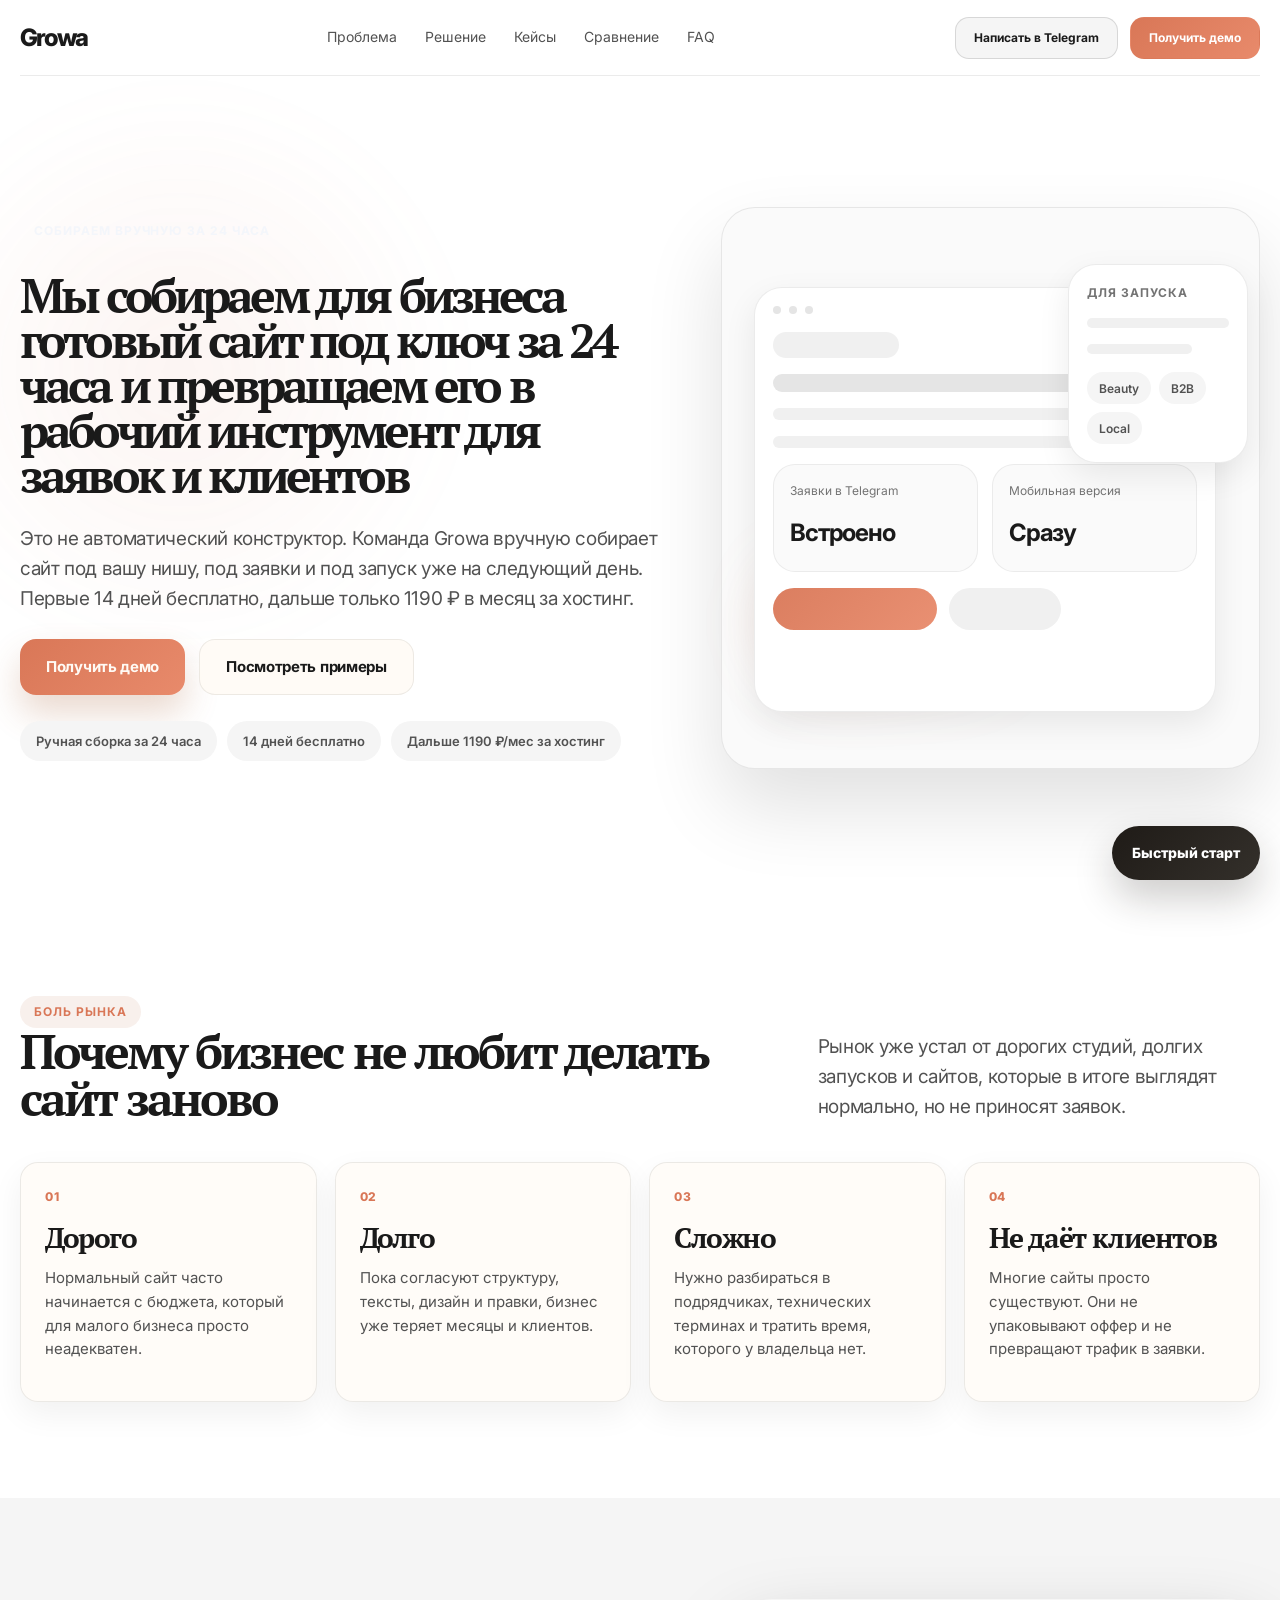
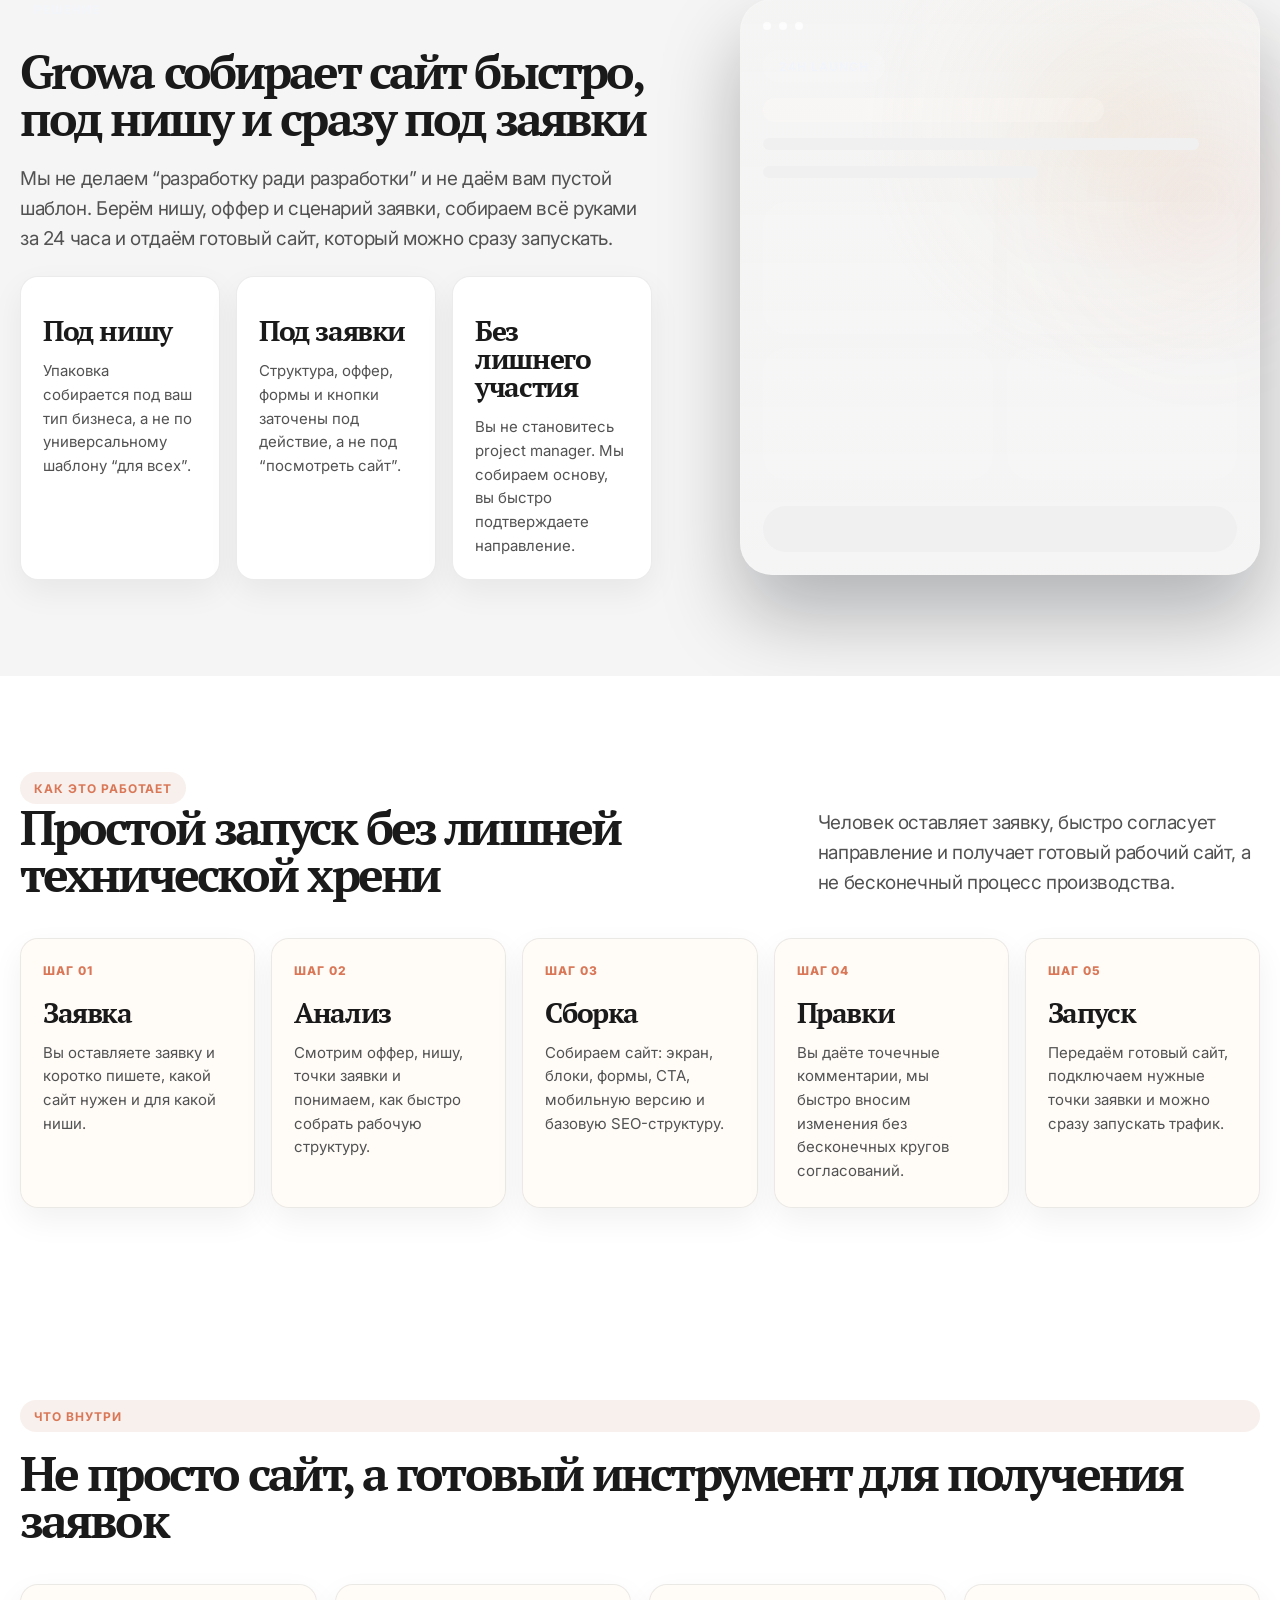
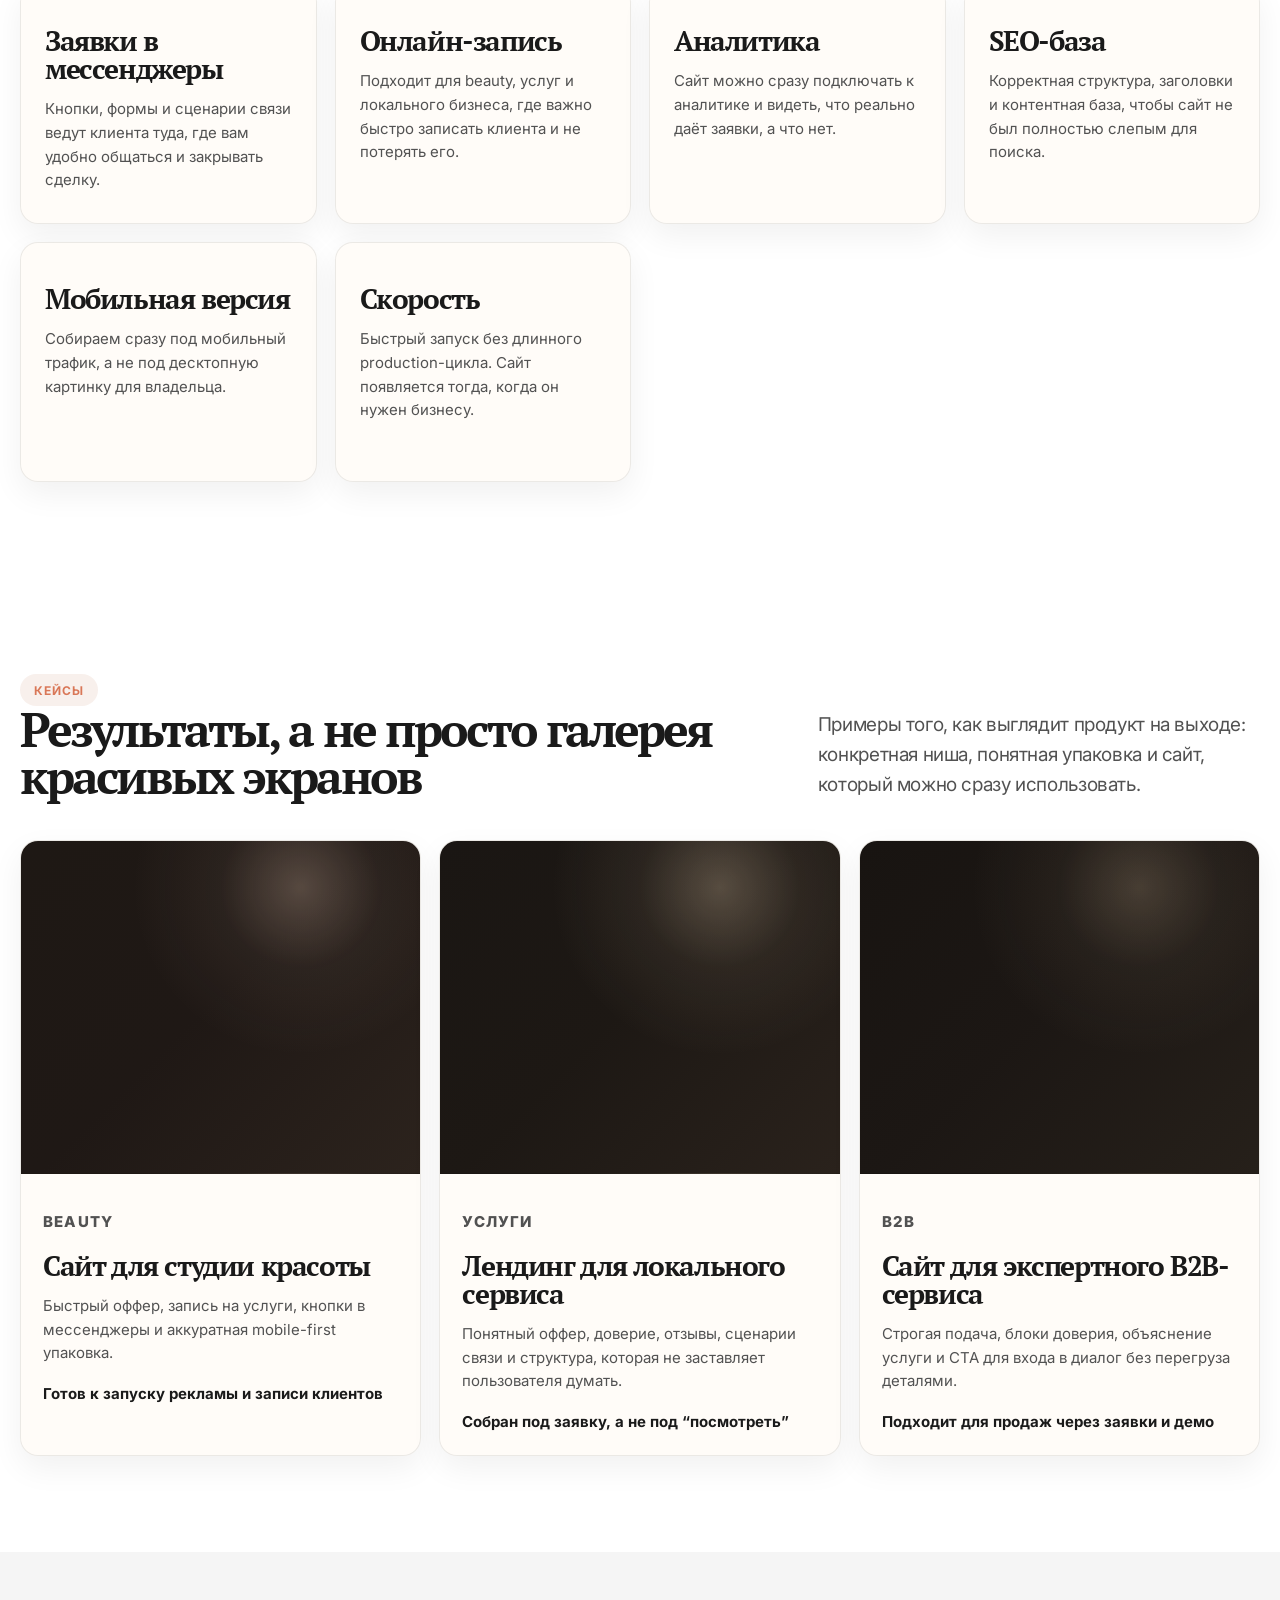
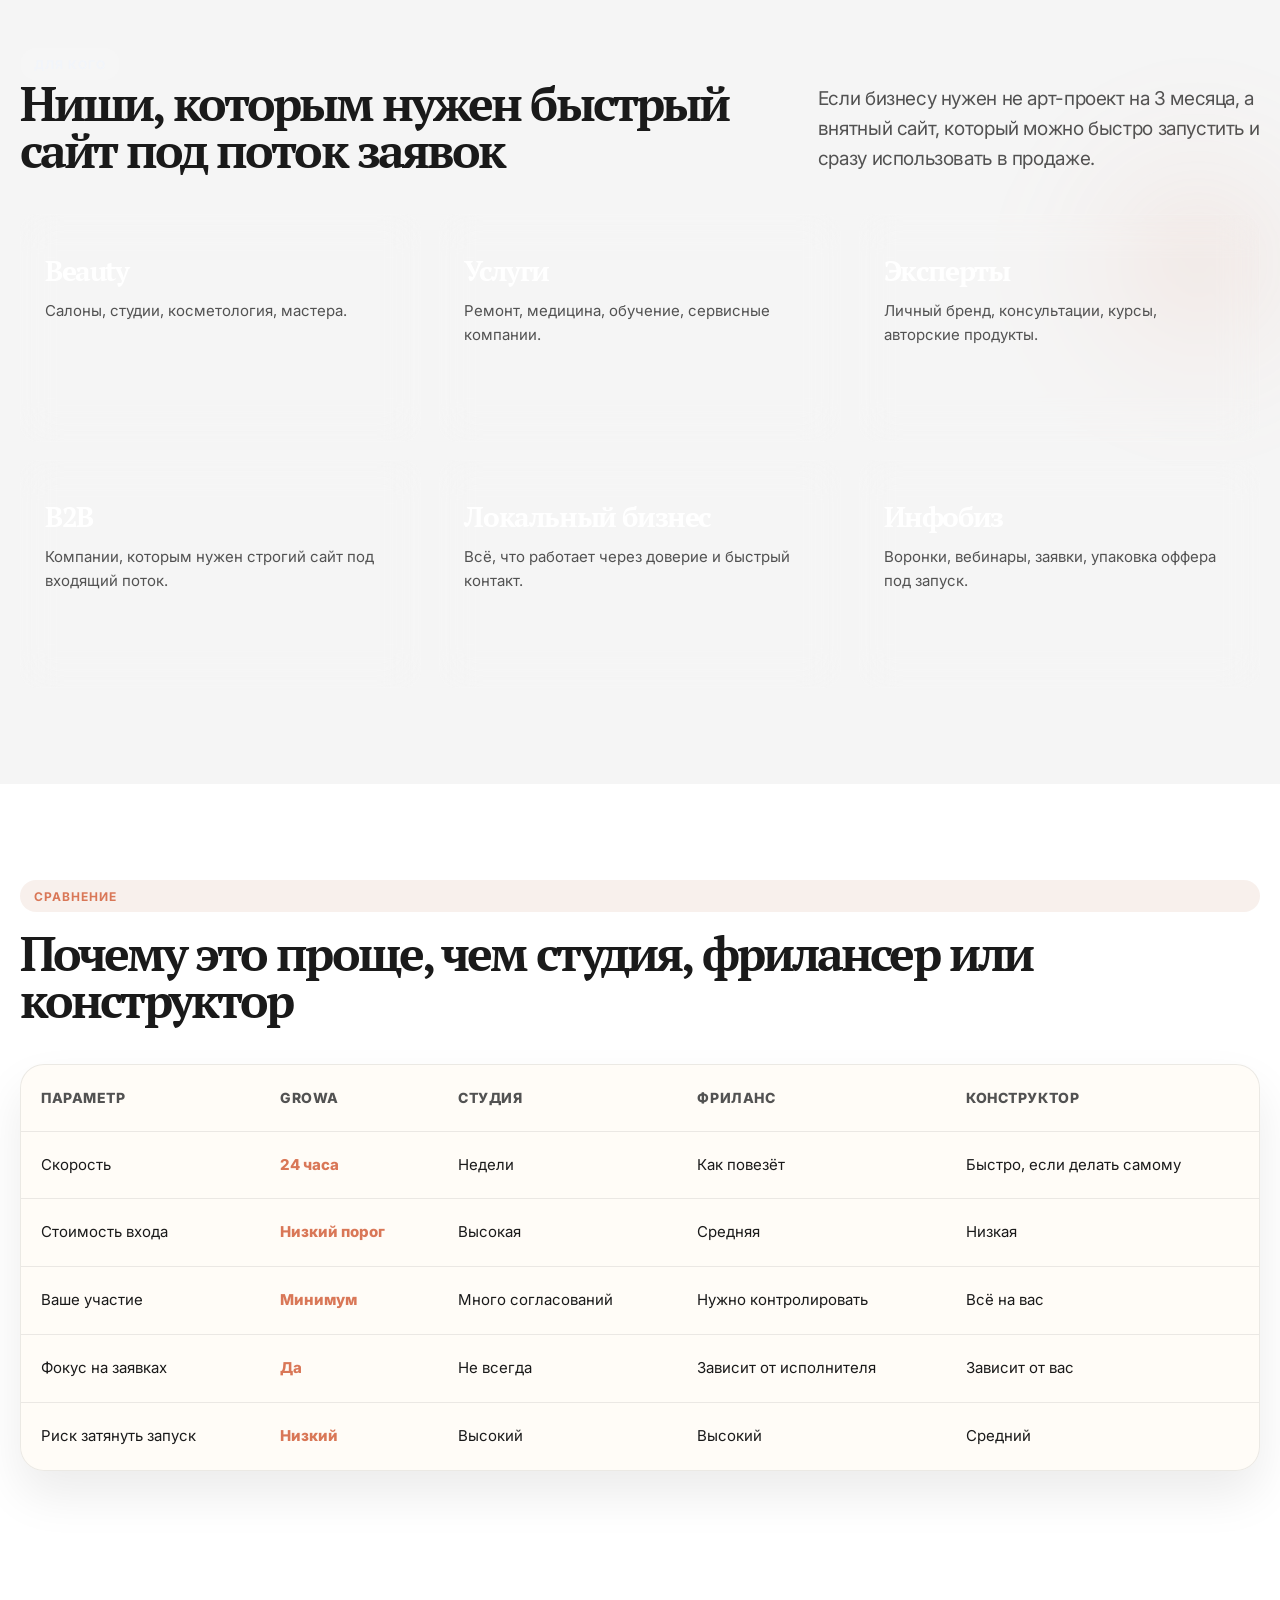
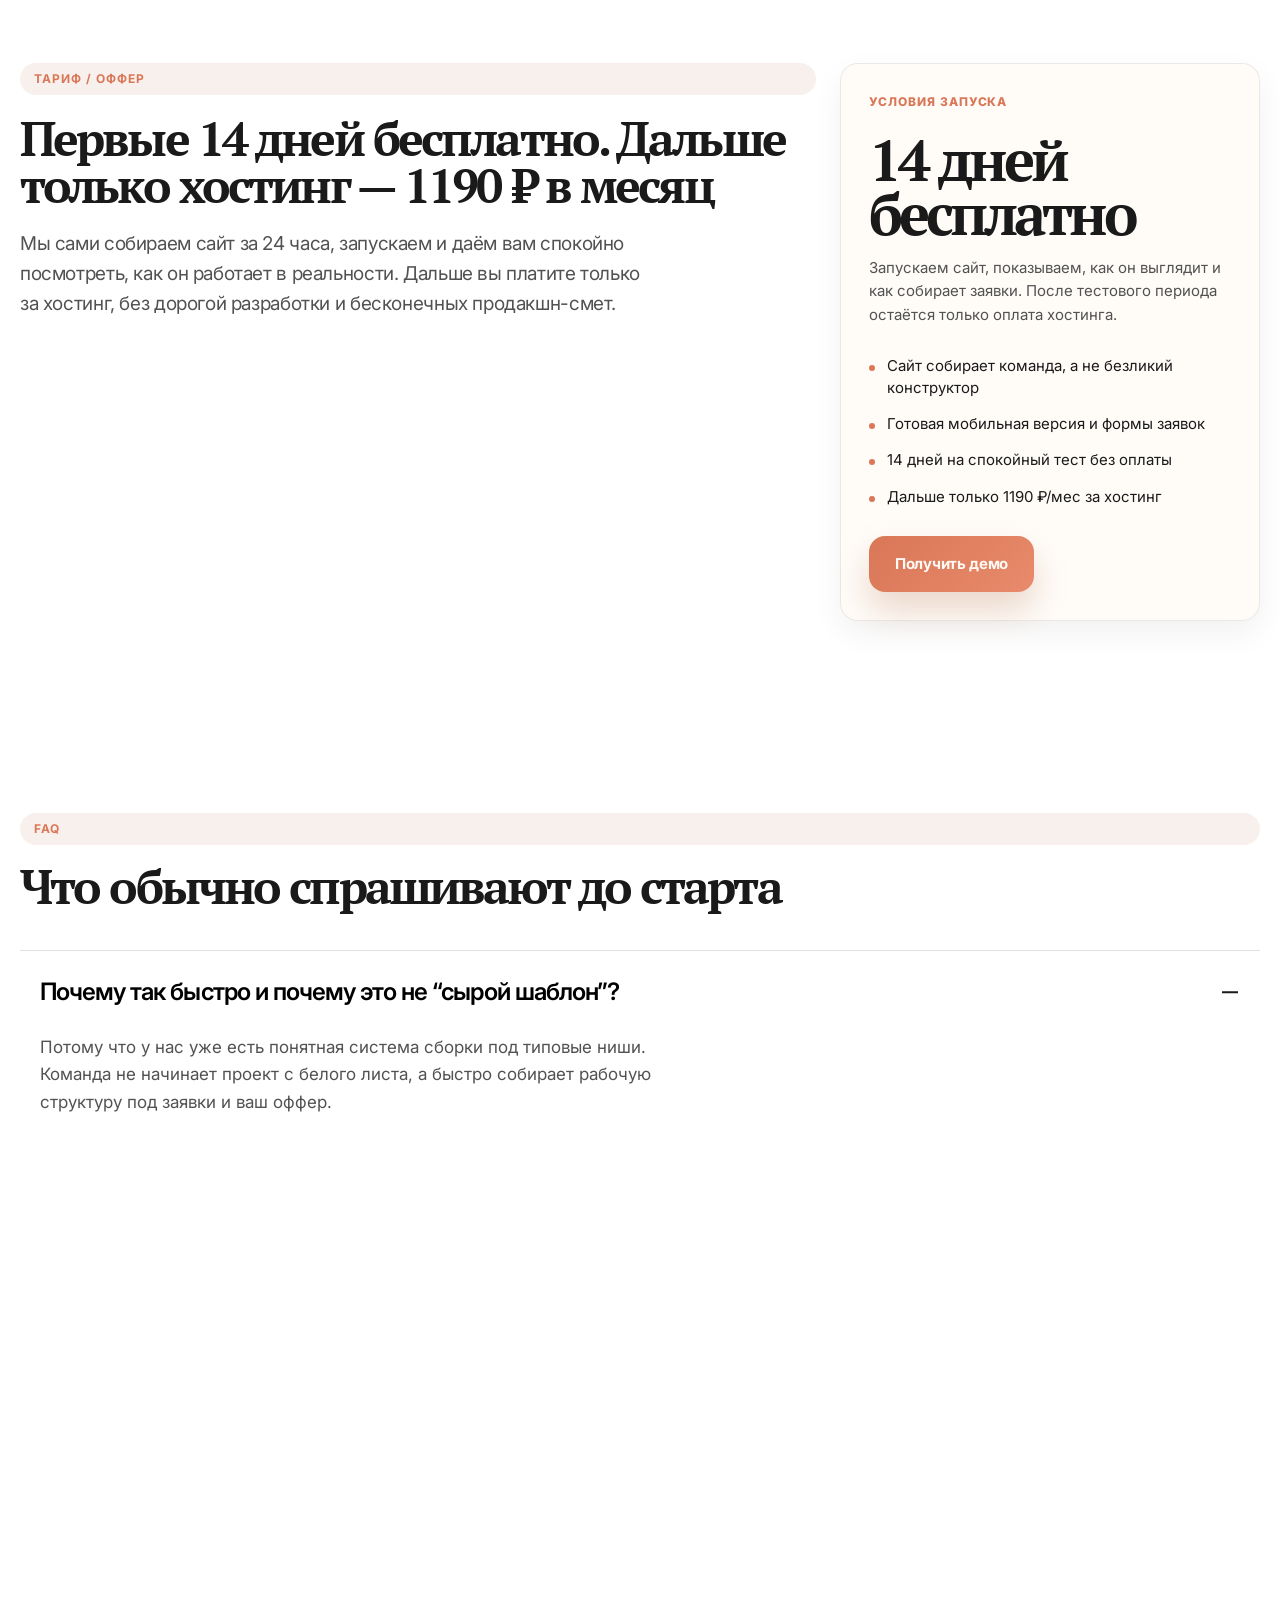
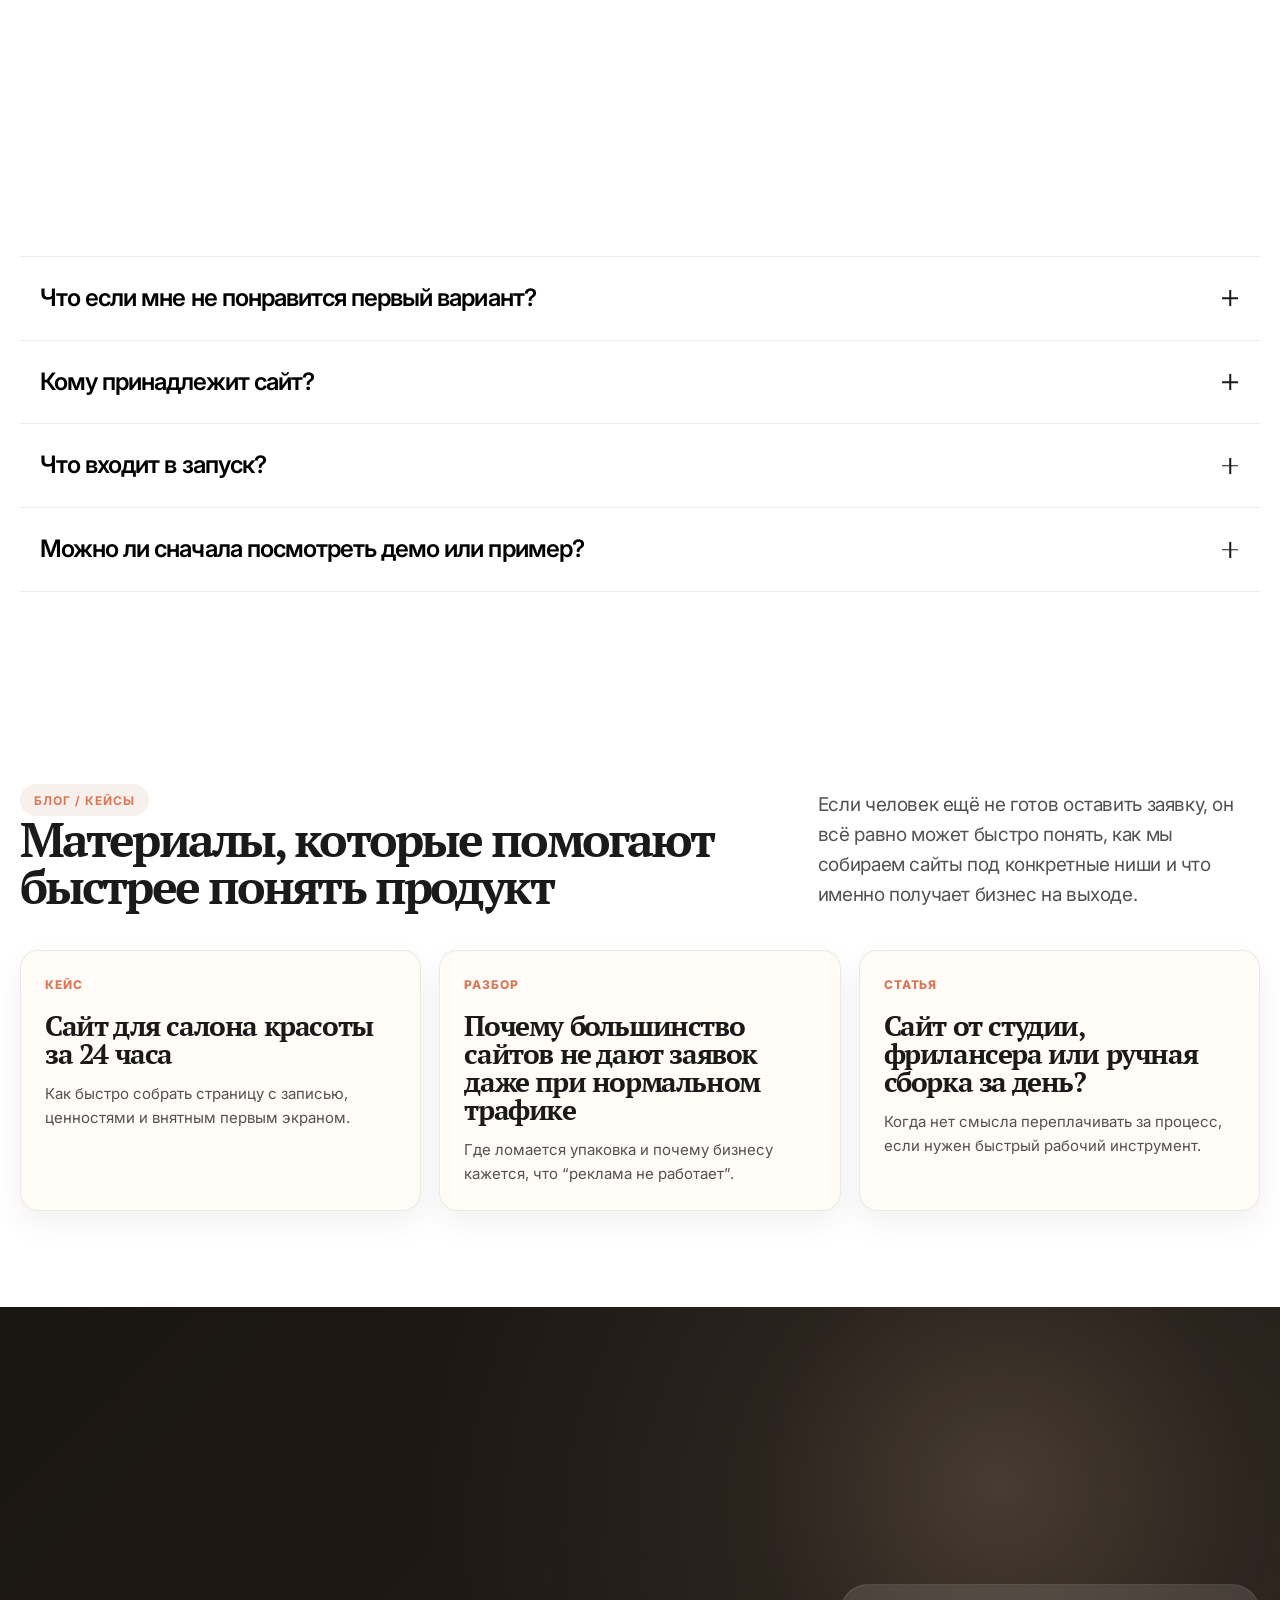
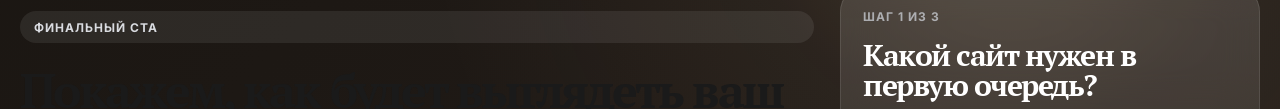
==== commit 896eec97: "update branch" ====
--- a/index.html
+++ b/index.html
@@ -4,12 +4,9 @@
     <meta charset="UTF-8" />
     <meta name="viewport" content="width=device-width, initial-scale=1.0" />
     <title>Growa</title>
-    <link rel="preconnect" href="https://fonts.googleapis.com" />
-    <link rel="preconnect" href="https://fonts.gstatic.com" crossorigin />
-    <link
-      href="https://fonts.googleapis.com/css2?family=Manrope:wght@300;400;500;600;700;800&display=swap"
-      rel="stylesheet"
-    />
+    <style>
+@import url('https://fonts.googleapis.com/css2?family=Inter:ital,opsz,wght@0,14..32,100..900;1,14..32,100..900&family=PT+Serif:ital,wght@0,400;0,700;1,400;1,700&display=swap');
+</style>
     <link rel="stylesheet" href="./styles.css" />
   </head>
   <body>
--- a/styles.css
+++ b/styles.css
@@ -1,25 +1,25 @@
 :root {
-  --background: #f7f3eb;
-  --surface: #fffdf8;
-  --surface-soft: #f1e9dc;
-  --surface-dark: #1d1a17;
-  --surface-dark-soft: #26211d;
-  --text-primary: #1f1b17;
-  --text-secondary: #635a50;
-  --text-muted: #877c70;
-  --text-inverse: #f8f3ec;
-  --line: rgba(31, 27, 23, 0.12);
-  --line-strong: rgba(31, 27, 23, 0.18);
-  --accent: #b76b43;
-  --accent-soft: rgba(183, 107, 67, 0.1);
-  --accent-gradient: linear-gradient(135deg, #a85f37 0%, #c87a4c 100%);
-  --section-title-size: 58px;
-  --section-space: 112px;
-  --radius-lg: 30px;
-  --radius-md: 22px;
-  --radius-sm: 16px;
-  --shadow-lg: 0 28px 64px rgba(31, 27, 23, 0.12);
-  --shadow-md: 0 18px 44px rgba(31, 27, 23, 0.1);
+  --background: #ffffff;
+  --surface: #fafafa;
+  --surface-soft: #f5f5f5;
+  --surface-dark: #2d2d2d;
+  --surface-dark-soft: #3a3a3a;
+  --text-primary: #1a1a1a;
+  --text-secondary: #525252;
+  --text-muted: #737373;
+  --text-inverse: #ffffff;
+  --line: rgba(0, 0, 0, 0.08);
+  --line-strong: rgba(0, 0, 0, 0.12);
+  --accent: #d97757;
+  --accent-soft: rgba(217, 119, 87, 0.12);
+  --accent-gradient: linear-gradient(135deg, #d97757 0%, #e88a6b 100%);
+  --section-title-size: 48px;
+  --section-space: 96px;
+  --radius-lg: 24px;
+  --radius-md: 18px;
+  --radius-sm: 12px;
+  --shadow-lg: 0 24px 48px rgba(0, 0, 0, 0.08);
+  --shadow-md: 0 12px 32px rgba(0, 0, 0, 0.06);
 }
 
 * {
@@ -34,9 +34,76 @@
   margin: 0;
   background: var(--background);
   color: var(--text-primary);
-  font-family: "Manrope", sans-serif;
+  font-family: "Inter", sans-serif;
   text-rendering: optimizeLegibility;
   -webkit-font-smoothing: antialiased;
+  font-size: 16px;
+  line-height: 1.6;
+}
+
+/* Typography System - Claude Anthropic Style */
+h1, h2, h3, h4, h5, h6 {
+  margin: 0;
+  font-family: "PT Serif", serif;
+  font-weight: 600;
+  line-height: 1.2;
+  letter-spacing: -0.02em;
+  color: var(--text-primary);
+}
+
+h1 {
+  font-size: 48px;
+  line-height: 1.1;
+  font-weight: 700;
+  letter-spacing: -0.02em;
+}
+
+h2 {
+  font-size: 32px;
+  line-height: 1.2;
+  letter-spacing: -0.01em;
+}
+
+h3 {
+  font-size: 24px;
+  line-height: 1.3;
+}
+
+h4 {
+  font-size: 20px;
+  line-height: 1.4;
+}
+
+h5 {
+  font-size: 18px;
+  line-height: 1.4;
+}
+
+h6 {
+  font-size: 16px;
+  line-height: 1.5;
+}
+
+p {
+  margin: 0;
+  font-size: 16px;
+  line-height: 1.6;
+}
+
+small, .text-small {
+  font-size: 14px;
+  line-height: 1.5;
+}
+
+.text-muted {
+  color: var(--text-secondary);
+}
+
+ul, ol {
+  margin: 0;
+  padding-left: 20px;
+  font-size: 16px;
+  line-height: 1.6;
 }
 
 button,
@@ -52,16 +119,6 @@
   text-decoration: none;
 }
 
-h1,
-h2,
-h3,
-h4,
-p,
-ul,
-ol {
-  margin: 0;
-}
-
 button {
   border: 0;
 }
@@ -86,10 +143,8 @@
 .section-dark {
   position: relative;
   overflow: hidden;
-  background:
-    radial-gradient(circle at 78% 24%, rgba(222, 184, 135, 0.14) 0, rgba(222, 184, 135, 0.04) 18%, rgba(222, 184, 135, 0) 46%),
-    linear-gradient(135deg, #1d1a17 0%, #211c18 52%, #2a231d 100%);
-  color: var(--text-inverse);
+  background: #f5f5f5;
+  color: var(--text-primary);
 }
 
 .section-dark::before {
@@ -99,7 +154,7 @@
   width: 420px;
   height: 420px;
   border-radius: 999px;
-  background: radial-gradient(circle, rgba(212, 173, 129, 0.18) 0, rgba(212, 173, 129, 0.05) 30%, rgba(212, 173, 129, 0) 66%);
+  background: radial-gradient(circle, rgba(217, 119, 87, 0.1) 0, rgba(217, 119, 87, 0.03) 30%, rgba(217, 119, 87, 0) 66%);
   filter: blur(28px);
   pointer-events: none;
 }
@@ -142,7 +197,7 @@
 }
 
 .dark-copy {
-  color: rgba(232, 238, 248, 0.74);
+  color: var(--text-secondary);
 }
 
 .section-heading {
@@ -194,11 +249,8 @@
   overflow: hidden;
   min-height: 100vh;
   padding: 0;
-  color: var(--text-inverse);
-  background:
-    radial-gradient(circle at 74% 24%, rgba(228, 196, 157, 0.2) 0, rgba(228, 196, 157, 0.06) 18%, rgba(228, 196, 157, 0) 38%),
-    radial-gradient(circle at 18% 72%, rgba(196, 148, 103, 0.14) 0, rgba(196, 148, 103, 0.04) 20%, rgba(196, 148, 103, 0) 44%),
-    linear-gradient(135deg, #191612 0%, #201b17 54%, #2a231d 100%);
+  color: var(--text-primary);
+  background: #ffffff;
 }
 
 .hero::before {
@@ -208,7 +260,7 @@
   width: 44vw;
   height: 44vw;
   border-radius: 999px;
-  background: radial-gradient(circle, rgba(233, 211, 182, 0.12) 0, rgba(233, 211, 182, 0) 72%);
+  background: radial-gradient(circle, rgba(217, 119, 87, 0.08) 0, rgba(217, 119, 87, 0) 72%);
   filter: blur(26px);
 }
 
@@ -227,7 +279,7 @@
   gap: 28px;
   align-items: center;
   min-height: 76px;
-  border-bottom: 1px solid rgba(255, 255, 255, 0.1);
+  border-bottom: 1px solid rgba(0, 0, 0, 0.08);
 }
 
 .hero-brand {
@@ -235,6 +287,7 @@
   line-height: 1;
   letter-spacing: -0.08em;
   font-weight: 800;
+  color: var(--text-primary);
 }
 
 .hero-nav {
@@ -242,7 +295,7 @@
   flex-wrap: wrap;
   gap: 28px;
   justify-content: center;
-  color: rgba(233, 239, 248, 0.8);
+  color: var(--text-secondary);
   font-size: 14px;
 }
 
@@ -259,17 +312,17 @@
   min-height: 42px;
   padding: 0 18px;
   border-radius: 14px;
-  border: 1px solid rgba(255, 255, 255, 0.14);
-  color: #eef2f9;
+  border: 1px solid rgba(0, 0, 0, 0.12);
+  color: var(--text-primary);
   font-size: 12px;
   font-weight: 700;
-  background: rgba(255, 248, 240, 0.06);
+  background: #f5f5f5;
 }
 
 .hero-chip-light {
-  color: #1f1b17;
-  background: #f7efe4;
-  border-color: #f7efe4;
+  color: #ffffff;
+  background: var(--accent-gradient);
+  border-color: transparent;
 }
 
 .hero-burger {
@@ -281,8 +334,9 @@
   flex-direction: column;
   gap: 6px;
   border-radius: 14px;
-  border: 1px solid rgba(255, 255, 255, 0.14);
-  background: rgba(255, 255, 255, 0.05);
+  border: 1px solid rgba(0, 0, 0, 0.12);
+  background: #f5f5f5;
+  color: var(--text-primary);
   cursor: pointer;
 }
 
@@ -312,8 +366,8 @@
 .hero-menu-backdrop {
   position: absolute;
   inset: 0;
-  background: rgba(5, 10, 17, 0.58);
-  backdrop-filter: blur(14px);
+  background: rgba(0, 0, 0, 0.4);
+  backdrop-filter: blur(8px);
 }
 
 .hero-menu-panel {
@@ -323,11 +377,10 @@
   width: min(420px, calc(100% - 40px));
   padding: 22px;
   border-radius: 26px;
-  border: 1px solid rgba(255, 255, 255, 0.12);
-  background:
-    radial-gradient(circle at 76% 18%, rgba(229, 197, 158, 0.18) 0, rgba(229, 197, 158, 0.05) 18%, rgba(229, 197, 158, 0) 42%),
-    linear-gradient(135deg, #1a1612 0%, #191511 48%, #28211b 100%);
-  color: var(--text-inverse);
+  border: 1px solid rgba(0, 0, 0, 0.1);
+  background: #ffffff;
+  color: var(--text-primary);
+  box-shadow: 0 24px 48px rgba(0, 0, 0, 0.12);
 }
 
 .hero-menu-head {
@@ -335,7 +388,7 @@
   align-items: center;
   justify-content: space-between;
   padding-bottom: 18px;
-  border-bottom: 1px solid rgba(255, 255, 255, 0.08);
+  border-bottom: 1px solid rgba(0, 0, 0, 0.08);
 }
 
 .hero-menu-label {
@@ -343,7 +396,7 @@
   font-weight: 700;
   letter-spacing: 0.08em;
   text-transform: uppercase;
-  color: rgba(233, 239, 248, 0.58);
+  color: var(--text-muted);
 }
 
 .hero-menu-close {
@@ -352,7 +405,7 @@
   display: inline-flex;
   align-items: center;
   justify-content: center;
-  color: var(--text-inverse);
+  color: var(--text-primary);
   background: transparent;
   cursor: pointer;
 }
@@ -377,6 +430,7 @@
 .hero-menu-nav a {
   font-size: 18px;
   font-weight: 600;
+  color: var(--text-primary);
 }
 
 .hero-grid {
@@ -396,15 +450,16 @@
 
 .hero-title {
   max-width: 900px;
-  font-size: clamp(48px, 6vw, 84px);
+  font-size: clamp(32px, 5vw, 48px);
   line-height: 0.94;
   letter-spacing: -0.08em;
   font-weight: 800;
+  color: var(--text-primary);
 }
 
 .hero-subtitle {
   max-width: 640px;
-  color: rgba(233, 239, 248, 0.76);
+  color: var(--text-secondary);
   font-size: 19px;
   line-height: 1.56;
   letter-spacing: -0.02em;
@@ -428,8 +483,8 @@
   border-radius: 999px;
   display: inline-flex;
   align-items: center;
-  background: rgba(255, 250, 244, 0.06);
-  color: rgba(243, 246, 251, 0.86);
+  background: #f5f5f5;
+  color: var(--text-secondary);
   font-size: 13px;
   font-weight: 600;
 }
@@ -445,11 +500,9 @@
   aspect-ratio: 0.96;
   border-radius: 34px;
   padding: 24px;
-  background:
-    linear-gradient(180deg, rgba(255, 250, 244, 0.08) 0%, rgba(255, 250, 244, 0.02) 100%),
-    rgba(255, 250, 244, 0.02);
-  border: 1px solid rgba(255, 255, 255, 0.1);
-  box-shadow: 0 38px 80px rgba(4, 8, 16, 0.3);
+  background: #fafafa;
+  border: 1px solid rgba(0, 0, 0, 0.08);
+  box-shadow: 0 38px 80px rgba(0, 0, 0, 0.12);
 }
 
 .hero-stage-glow {
@@ -458,18 +511,17 @@
   width: 52%;
   height: 24%;
   border-radius: 999px;
-  background: linear-gradient(90deg, rgba(232, 198, 160, 0.34) 0%, rgba(232, 198, 160, 0) 100%);
+  background: linear-gradient(90deg, rgba(217, 119, 87, 0.2) 0%, rgba(217, 119, 87, 0) 100%);
   filter: blur(30px);
 }
 
 .hero-ui {
   position: absolute;
   border-radius: 28px;
-  border: 1px solid rgba(255, 255, 255, 0.1);
-  background:
-    linear-gradient(180deg, rgba(255, 250, 244, 0.12) 0%, rgba(255, 250, 244, 0.04) 100%),
-    rgba(33, 28, 24, 0.82);
+  border: 1px solid rgba(0, 0, 0, 0.08);
+  background: #ffffff;
   backdrop-filter: blur(18px);
+  box-shadow: 0 12px 32px rgba(0, 0, 0, 0.08);
 }
 
 .hero-ui-main {
@@ -493,7 +545,7 @@
   width: 8px;
   height: 8px;
   border-radius: 999px;
-  background: rgba(244, 247, 252, 0.78);
+  background: #e5e5e5;
 }
 
 .hero-ui-body {
@@ -513,7 +565,7 @@
 .solution-panel-line,
 .solution-panel-footer {
   border-radius: 999px;
-  background: rgba(255, 250, 244, 0.15);
+  background: #f0f0f0;
 }
 
 .hero-ui-pill {
@@ -524,7 +576,7 @@
 .hero-ui-title {
   width: 78%;
   height: 18px;
-  background: rgba(255, 250, 244, 0.24);
+  background: #e5e5e5;
 }
 
 .hero-ui-copy {
@@ -547,18 +599,19 @@
   min-height: 108px;
   padding: 16px;
   border-radius: 22px;
-  background: rgba(255, 250, 244, 0.07);
+  background: #fafafa;
+  border: 1px solid rgba(0, 0, 0, 0.06);
 }
 
 .hero-ui-card p {
-  color: rgba(233, 239, 248, 0.64);
+  color: var(--text-muted);
   font-size: 12px;
 }
 
 .hero-ui-card strong {
   display: block;
   margin-top: 14px;
-  color: #ffffff;
+  color: var(--text-primary);
   font-size: 24px;
   letter-spacing: -0.05em;
 }
@@ -571,16 +624,17 @@
 .hero-ui-cta span:first-child {
   width: 164px;
   height: 42px;
-  background: linear-gradient(135deg, rgba(168, 95, 55, 0.95) 0%, rgba(200, 122, 76, 0.95) 100%);
+  background: linear-gradient(135deg, rgba(217, 119, 87, 0.95) 0%, rgba(232, 138, 107, 0.95) 100%);
 }
 
 .hero-ui-cta span:last-child {
   width: 112px;
   height: 42px;
+  background: #f0f0f0;
 }
 
 .hero-ui-side-label {
-  color: rgba(233, 239, 248, 0.68);
+  color: var(--text-muted);
   font-size: 12px;
   font-weight: 700;
   letter-spacing: 0.08em;
@@ -610,8 +664,8 @@
   display: inline-flex;
   align-items: center;
   border-radius: 999px;
-  background: rgba(255, 250, 244, 0.08);
-  color: #eef2f9;
+  background: #f5f5f5;
+  color: var(--text-secondary);
   font-size: 12px;
   font-weight: 600;
 }
@@ -710,17 +764,17 @@
 .solution-item {
   min-height: 206px;
   padding: 22px;
-  background: rgba(255, 250, 244, 0.04);
-  border-color: rgba(255, 250, 244, 0.08);
-  box-shadow: none;
+  background: #ffffff;
+  border-color: rgba(0, 0, 0, 0.08);
+  box-shadow: var(--shadow-md);
 }
 
 .solution-item h3 {
-  color: #ffffff;
+  color: var(--text-primary);
 }
 
 .solution-item p {
-  color: rgba(232, 238, 248, 0.72);
+  color: var(--text-secondary);
 }
 
 .solution-panel {
